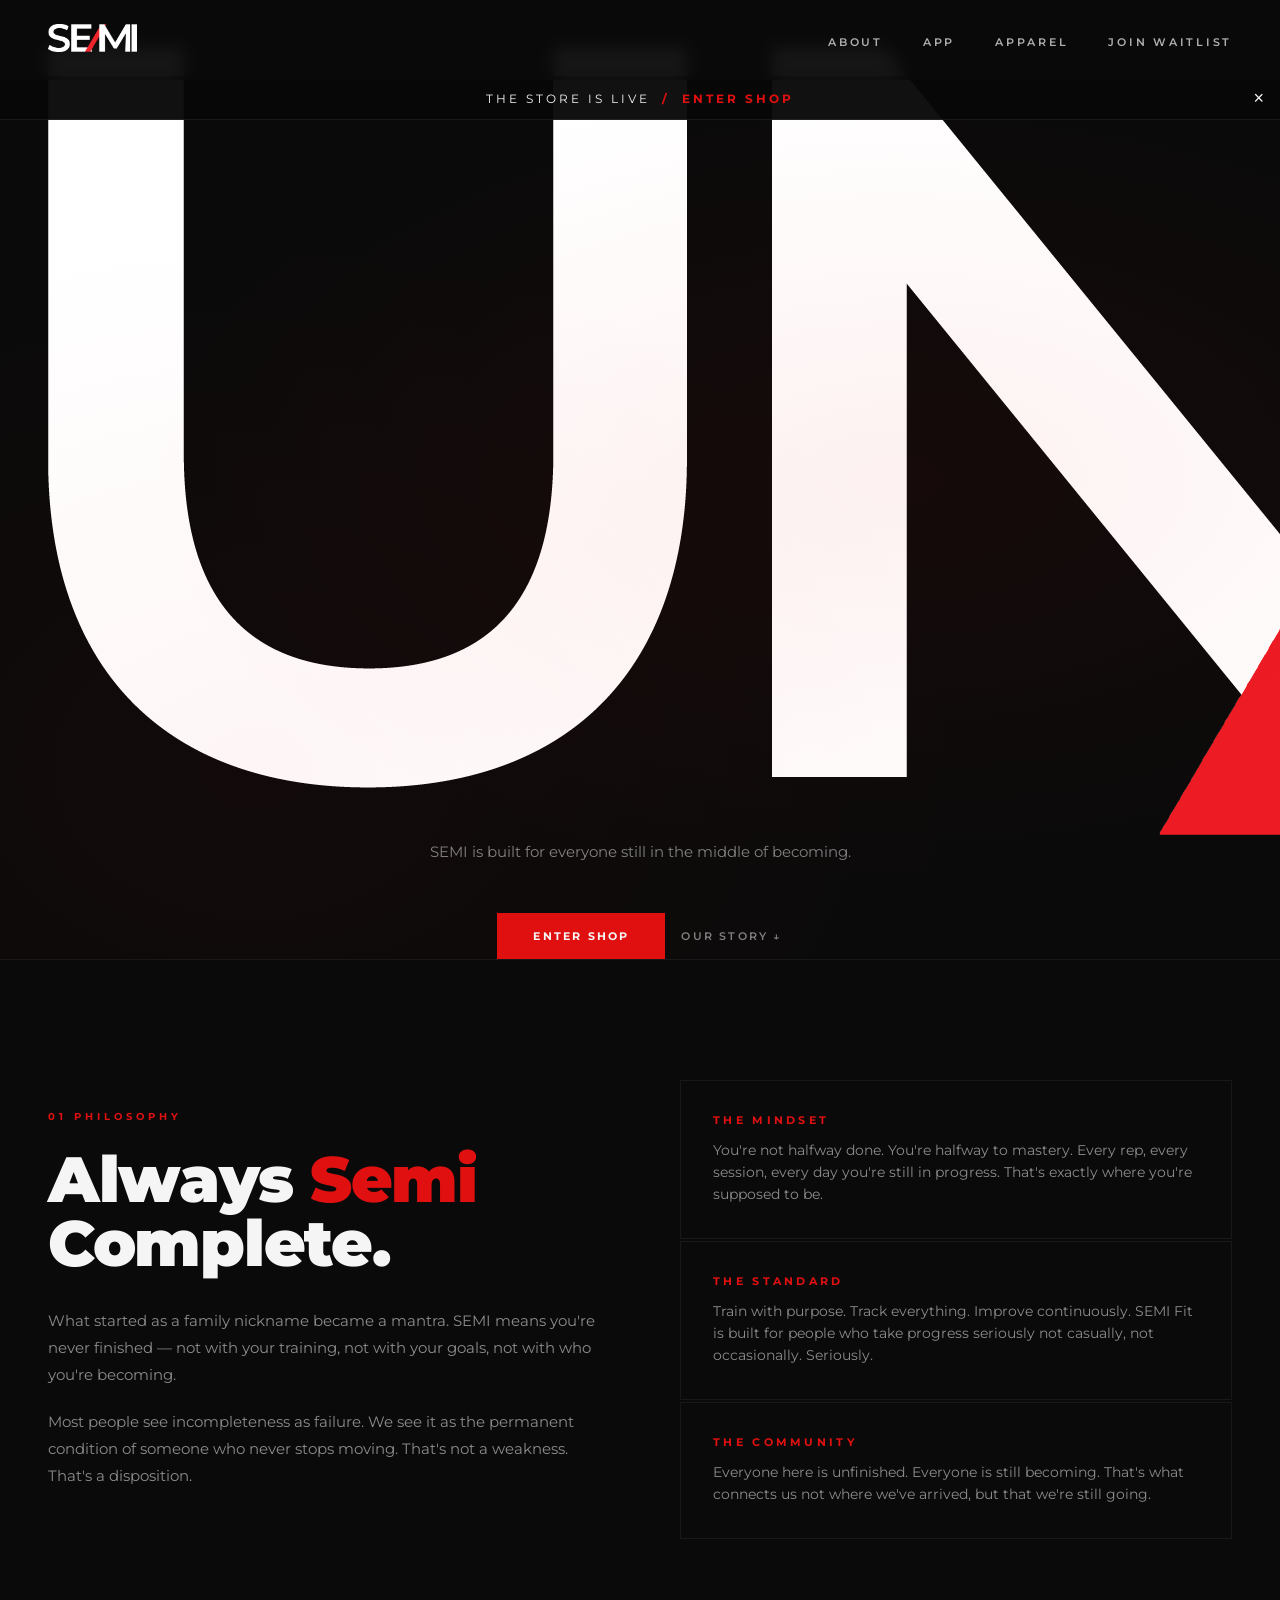
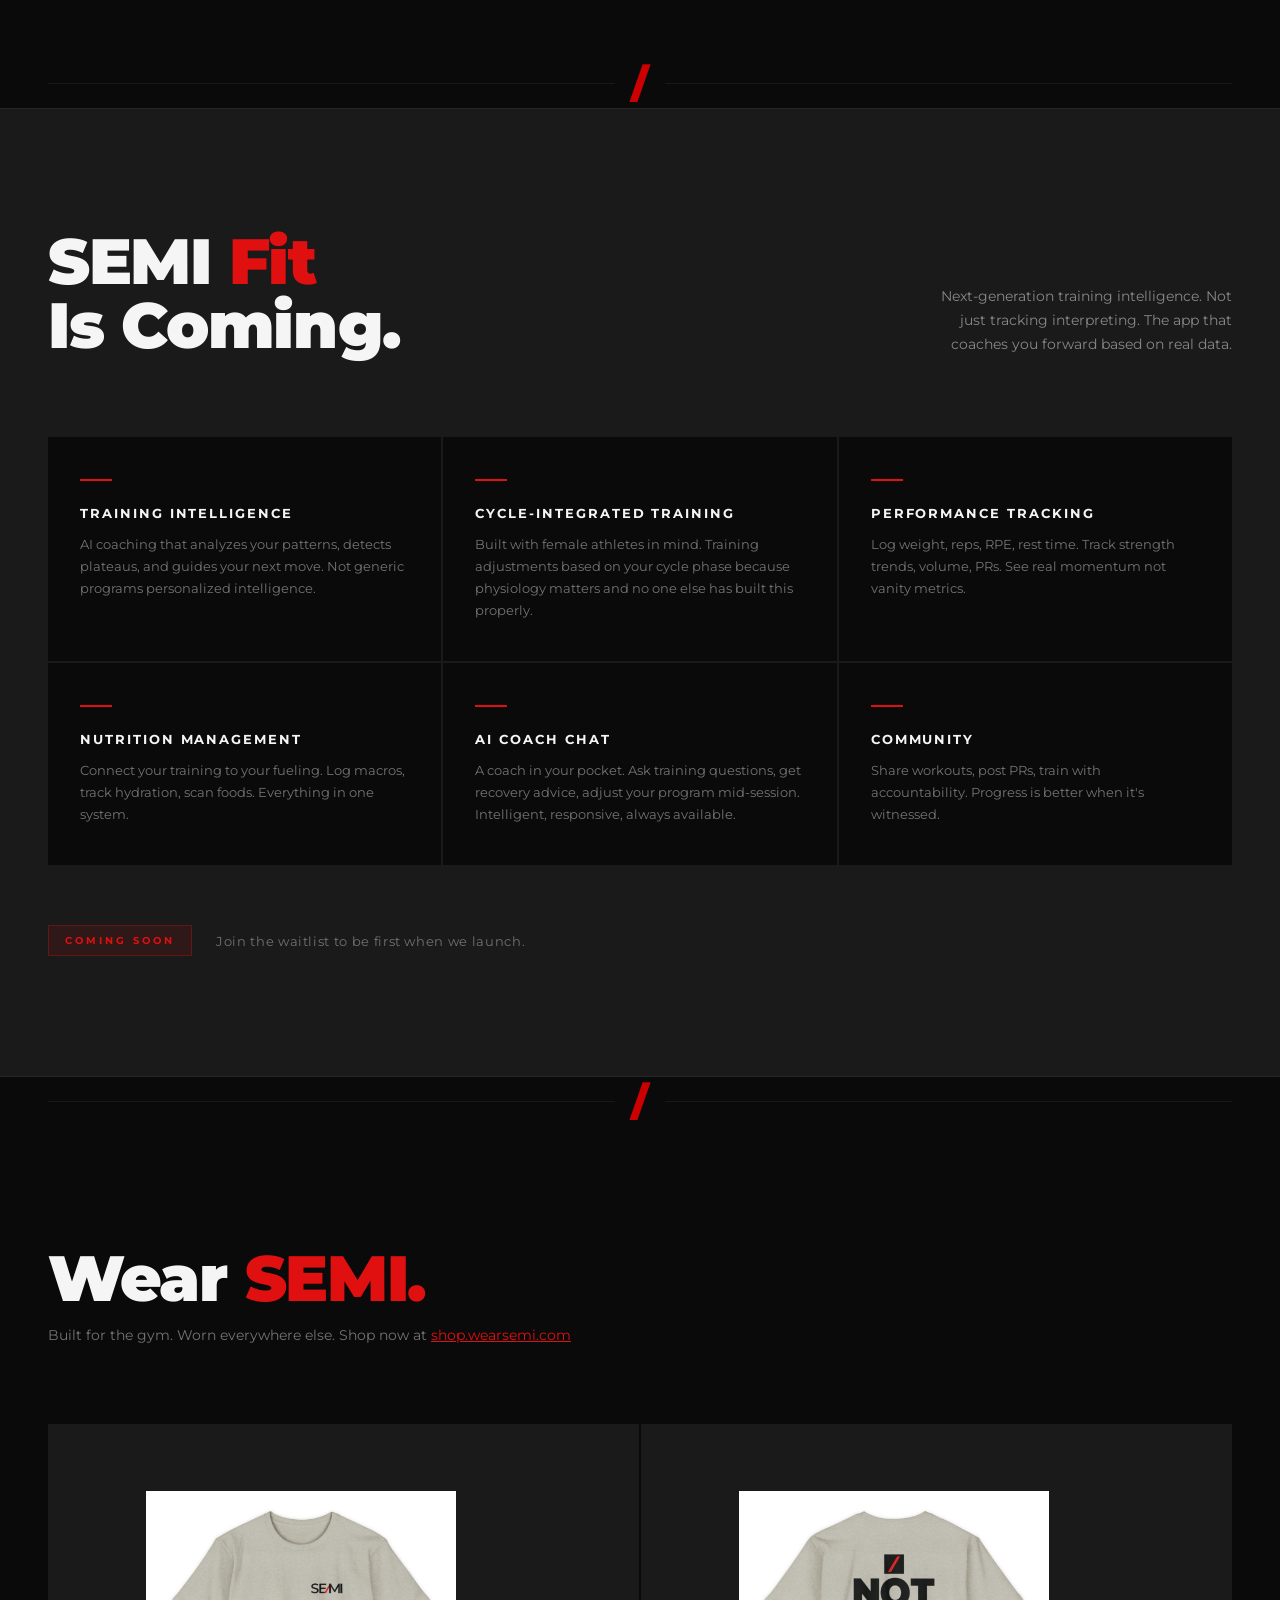
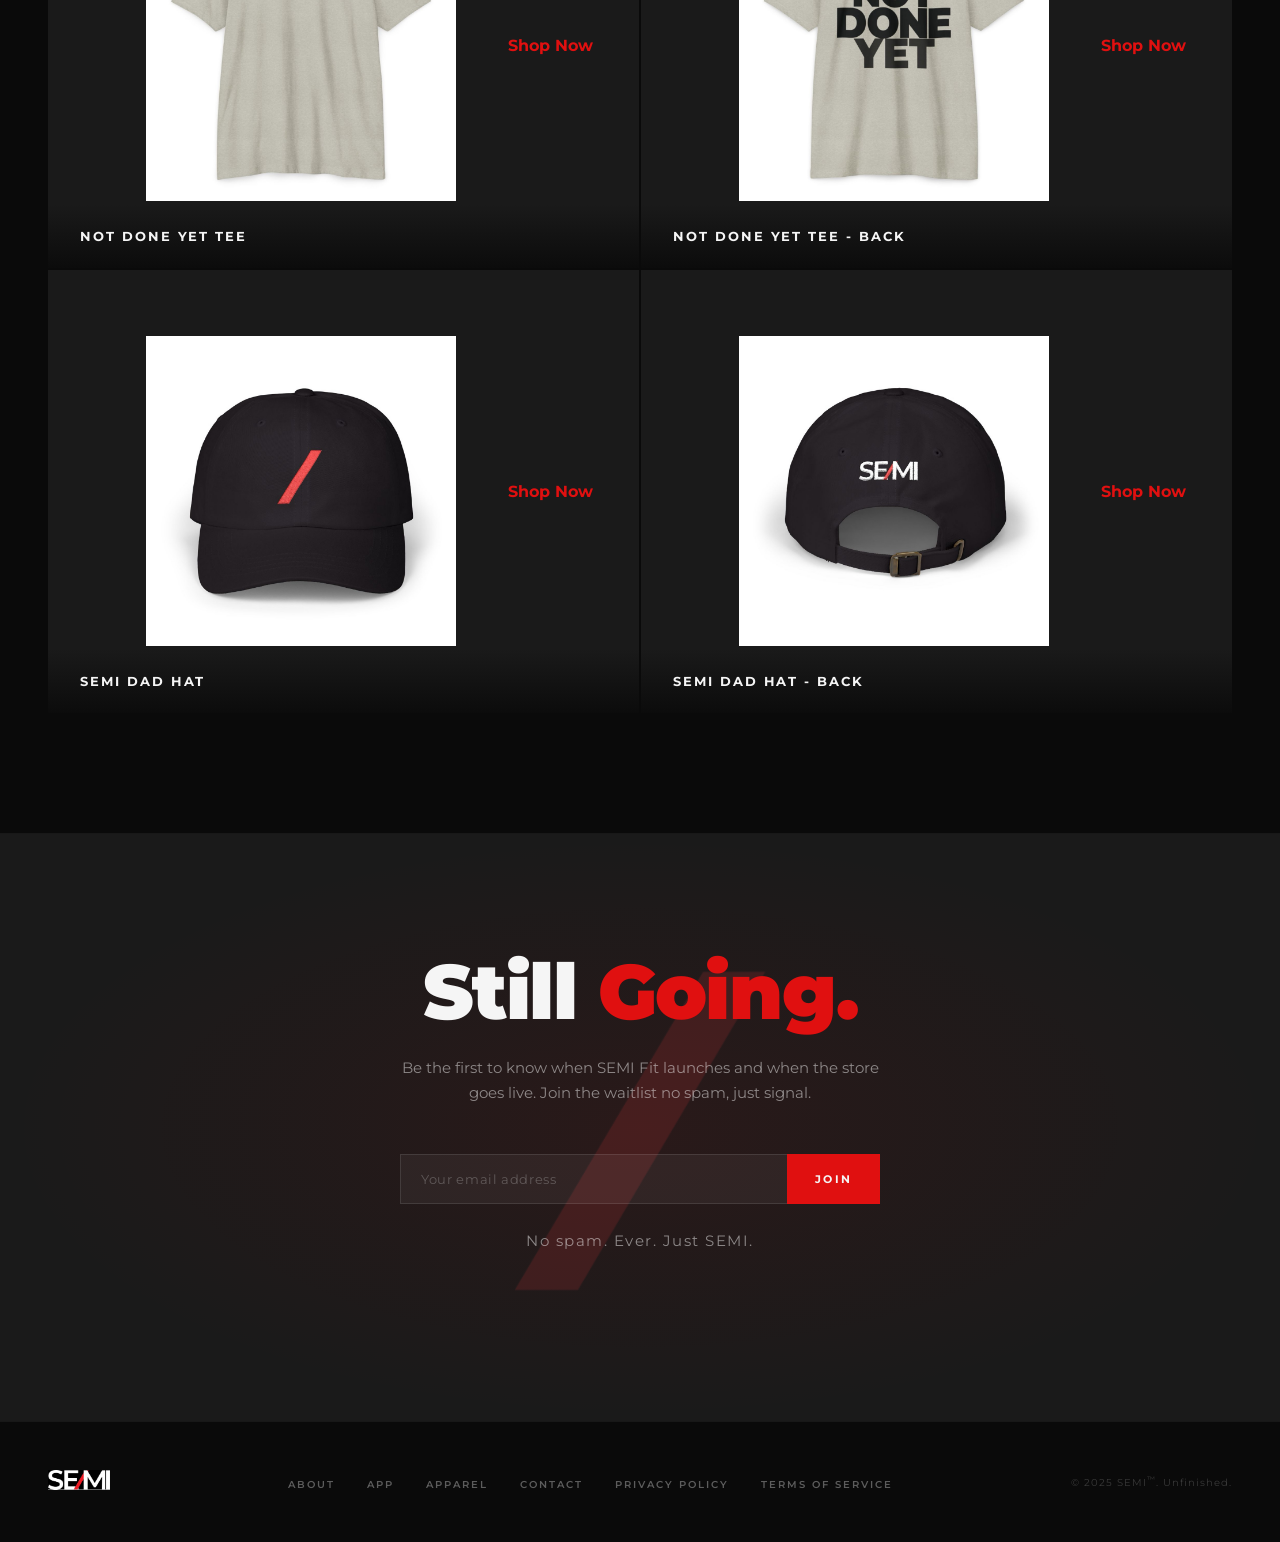
==== index.html @ 2149a70e "Update index.html" ====
<!DOCTYPE html>
<html lang="en">
<head>
<meta charset="UTF-8">
<meta name="viewport" content="width=device-width, initial-scale=1.0">
<title>SEMI™ Unfinished</title>
<link rel="icon" type="image/png" href="[data-uri]">
<link href="https://fonts.googleapis.com/css2?family=Montserrat:wght@400;600;700;800;900&display=swap" rel="stylesheet">

<link rel="stylesheet" href="/style.css">
  
</head>
<body>

<!-- NAV -->
<nav>
  <div class="nav-logo">
    <img src="Semi_white_transparent.png" alt="SEMI">
  </div>
  <ul class="nav-links">
    <li><a href="#about">About</a></li>
    <li><a href="#app">App</a></li>
    <li><a href="#apparel">Apparel</a></li>
    <li><a href="#waitlist">Join Waitlist</a></li>
  </ul>
  <button class="hamburger" onclick="toggleMenu()">
    <span></span>
    <span></span>
    <span></span>
  </button>
</nav>

  <!-- LAUNCH BANNER -->
<div class="launch-banner" id="launchBanner">
  <div class="launch-banner-inner">
    <span class="launch-text">THE STORE IS LIVE</span>
    <span class="launch-divider">/</span>
    <a href="https://shop.wearsemi.com" target="_blank" rel="noopener noreferrer" class="launch-link">ENTER SHOP</a>
    <button class="launch-close" id="launchClose" aria-label="Close banner">&times;</button>
  </div>
</div>
  
<div class="mobile-menu" id="mobileMenu">
  <ul>
    <li><a href="#about" onclick="toggleMenu()">About</a></li>
    <li><a href="#app" onclick="toggleMenu()">App</a></li>
    <li><a href="#apparel" onclick="toggleMenu()">Apparel</a></li>
    <li><a href="#waitlist" onclick="toggleMenu()">Join Waitlist</a></li>
    <li><a href="contact.html" onclick="toggleMenu()">Contact</a></li>
  </ul>
</div>

<script>
  function toggleMenu() {
    document.getElementById('mobileMenu').classList.toggle('open');
  }

  const launchBanner = document.getElementById('launchBanner');
  const launchClose = document.getElementById('launchClose');

  if (launchClose && launchBanner) {
    launchClose.addEventListener('click', function () {
      launchBanner.classList.add('hidden');
    });
  }
</script>

<!-- HERO -->
<section class="hero">
  <div class="hero-bg"></div>

  <!-- Optional background slash (keep if you like it) -->
  <img class="hero-slash" src="[data-uri]..." alt="">

  <!-- MAIN HERO IMAGE -->
  <div class="hero-mark">
    <img src="images/unfinished-hero.png" alt="UN/FINISHED.">
  </div>

  <!-- SUBTEXT -->
  <p class="hero-sub">
    SEMI is built for everyone still in the middle of becoming.
  </p>

  <!-- CTA -->
  <div class="hero-cta">
    <a href="https://shop.wearsemi.com" class="btn-primary" target="_blank" rel="noopener noreferrer">
      Enter Shop
    </a>
    <a href="#about" class="btn-secondary">
      Our Story ↓
    </a>
  </div>
</section>

<!-- PHILOSOPHY -->
<section class="philosophy" id="about">
  <div class="philosophy-left">
    <span class="section-number">01 Philosophy</span>
    <h2>Always <em>Semi</em> Complete.</h2>
    <p>What started as a family nickname became a mantra. SEMI means you're never finished — not with your training, not with your goals, not with who you're becoming.</p>
    <p>Most people see incompleteness as failure. We see it as the permanent condition of someone who never stops moving. That's not a weakness. That's a disposition.</p>
  </div>
  <div class="philosophy-right">
    <div class="philosophy-stat">
      <h3>The Mindset</h3>
      <p>You're not halfway done. You're halfway to mastery. Every rep, every session, every day you're still in progress. That's exactly where you're supposed to be.</p>
    </div>
    <div class="philosophy-stat">
      <h3>The Standard</h3>
      <p>Train with purpose. Track everything. Improve continuously. SEMI Fit is built for people who take progress seriously not casually, not occasionally. Seriously.</p>
    </div>
    <div class="philosophy-stat">
      <h3>The Community</h3>
      <p>Everyone here is unfinished. Everyone is still becoming. That's what connects us not where we've arrived, but that we're still going.</p>
    </div>
  </div>
</section>

<div class="slash-divider">
  <div class="slash-divider-line"></div>
  <span style="color: #cc0000; font-size: 40px; font-weight: 900;">/</span>
  <div class="slash-divider-line"></div>
</div>

<!-- APP -->
<section class="app-section" id="app">
  <div class="app-header">
    <h2>SEMI <em>Fit</em><br>Is Coming.</h2>
    <p>Next-generation training intelligence. Not just tracking interpreting. The app that coaches you forward based on real data.</p>
  </div>

  <div class="app-features">
    <div class="feature">
      <div class="feature-icon"></div>
      <h3>Training Intelligence</h3>
      <p>AI coaching that analyzes your patterns, detects plateaus, and guides your next move. Not generic programs personalized intelligence.</p>
    </div>
    <div class="feature">
      <div class="feature-icon"></div>
      <h3>Cycle-Integrated Training</h3>
      <p>Built with female athletes in mind. Training adjustments based on your cycle phase because physiology matters and no one else has built this properly.</p>
    </div>
    <div class="feature">
      <div class="feature-icon"></div>
      <h3>Performance Tracking</h3>
      <p>Log weight, reps, RPE, rest time. Track strength trends, volume, PRs. See real momentum not vanity metrics.</p>
    </div>
    <div class="feature">
      <div class="feature-icon"></div>
      <h3>Nutrition Management</h3>
      <p>Connect your training to your fueling. Log macros, track hydration, scan foods. Everything in one system.</p>
    </div>
    <div class="feature">
      <div class="feature-icon"></div>
      <h3>AI Coach Chat</h3>
      <p>A coach in your pocket. Ask training questions, get recovery advice, adjust your program mid-session. Intelligent, responsive, always available.</p>
    </div>
    <div class="feature">
      <div class="feature-icon"></div>
      <h3>Community</h3>
      <p>Share workouts, post PRs, train with accountability. Progress is better when it's witnessed.</p>
    </div>
  </div>

  <div class="app-coming">
    <span class="coming-badge">Coming Soon</span>
    <span class="coming-text">Join the waitlist to be first when we launch.</span>
  </div>
</section>

<div class="slash-divider">
  <div class="slash-divider-line"></div>
  <span style="color: #cc0000; font-size: 40px; font-weight: 900;">/</span>
  <div class="slash-divider-line"></div>
</div>

<!-- PRODUCT -->
<section class="product-section" id="apparel">
  <div class="product-header">
    <h2>Wear <em>SEMI.</em></h2>
    <p>Built for the gym. Worn everywhere else. Shop now at <a href="https://shop.wearsemi.com" style="color:#e01010;">shop.wearsemi.com</a>
</p>
  </div>

    <div class="product-grid" style="grid-template-columns: repeat(2, 1fr);">
    <div class="product-card">
      <img src="[data-uri]" alt="SEMI Not Done Yet Tee - Front">
      <div class="product-card-info">
        <h3>Not Done Yet Tee</h3>
        
      </div>
      <span class="product-soon"><a href="https://shop.wearsemi.com" style="color:#e01010; text-decoration:none; font-weight:bold;">Shop Now</a>
</span>
    </div>
    <div class="product-card">
      <img src="[data-uri]" alt="SEMI Not Done Yet Tee - Back">
      <div class="product-card-info">
        <h3>Not Done Yet Tee - Back</h3>
        
      </div>
      <span class="product-soon"><a href="https://shop.wearsemi.com" style="color:#e01010; text-decoration:none; font-weight:bold;">Shop Now</a>
</span>
    </div>
    <div class="product-card">
      <img src="[data-uri]" alt="SEMI Dad Hat - Front">
      <div class="product-card-info">
        <h3>SEMI Dad Hat</h3>
        
      </div>
      <span class="product-soon"><a href="https://shop.wearsemi.com" style="color:#e01010; text-decoration:none; font-weight:bold;">Shop Now</a>
</span>
    </div>
    <div class="product-card">
      <img src="[data-uri]" alt="SEMI Dad Hat - Back">
      <div class="product-card-info">
        <h3>SEMI Dad Hat - Back</h3>
        
      </div>
      <span class="product-soon"><a href="https://shop.wearsemi.com" style="color:#e01010; text-decoration:none; font-weight:bold;">Shop Now</a>
</span>
    </div>
  </div>
</section>

<!-- WAITLIST -->
<section class="waitlist" id="waitlist">
  <div class="waitlist-bg"></div>
  <img class="waitlist-slash" src="SemiRedSlash.png" alt="">
  
  <h2>Still <em>Going.</em></h2>
  <p>Be the first to know when SEMI Fit launches and when the store goes live. Join the waitlist no spam, just signal.</p>

  <form class="waitlist-form" action="https://formspree.io/f/mojkrzro" method="POST">
  <input type="email" name="email" id="emailInput" placeholder="Your email address" required />
  <button type="submit">Join</button>
</form>
  <p class="waitlist-note">No spam. Ever. Just SEMI.</p>
  <p class="success-msg" id="successMsg">✓ You're in. We'll be in touch.</p>
</section>

<!-- FOOTER -->
<footer>
  <div class="footer-logo">
    <img src="[data-uri]" alt="SEMI">
  </div>
  <ul class="footer-links">
    <li><a href="#about">About</a></li>
    <li><a href="#app">App</a></li>
    <li><a href="#apparel">Apparel</a></li>
    <li><a href="contact.html">Contact</a></li>
    <li><a href="/privacy-policy">Privacy Policy</a></li>
    <li><a href="/terms-of-service">Terms of Service</a></li>
  </ul>
  <span class="footer-copy">© 2025 SEMI<sup>™</sup>. Unfinished.</span>
</footer>

<script data-cfasync="false" src="/cdn-cgi/scripts/5c5dd728/cloudflare-static/email-decode.min.js"></script>

<script>
  // Cursor
  document.addEventListener('mousemove', e => {
  });

  // Waitlist
  function handleSubmit() {
    const email = document.getElementById('emailInput').value;
    if (!email || !email.includes('@')) {
      document.getElementById('emailInput').style.borderColor = 'rgba(224,16,16,0.8)';
      return;
    }
    document.querySelector('.waitlist-form').style.display = 'none';
    document.getElementById('successMsg').style.display = 'block';
  }

  // Scroll animations
  const observer = new IntersectionObserver((entries) => {
    entries.forEach(entry => {
      if (entry.isIntersecting) {
        entry.target.style.opacity = '1';
        entry.target.style.transform = 'translateY(0)';
      }
    });
  }, { threshold: 0.1 });

  document.querySelectorAll('.philosophy-stat, .feature, .product-card').forEach(el => {
    el.style.opacity = '0';
    el.style.transform = 'translateY(20px)';
    el.style.transition = 'opacity 0.6s ease, transform 0.6s ease';
    observer.observe(el);
  });

  // Mobile menu
  function toggleMenu() {
    document.getElementById('mobileMenu').classList.toggle('open');
  }

 // Launch banner close
  const launchBanner = document.getElementById('launchBanner');
  const launchClose = document.getElementById('launchClose');

  if (launchClose && launchBanner) {
    launchClose.addEventListener('click', function () {
      launchBanner.classList.add('hidden');
    });
  }
</script>
</body>
</html>
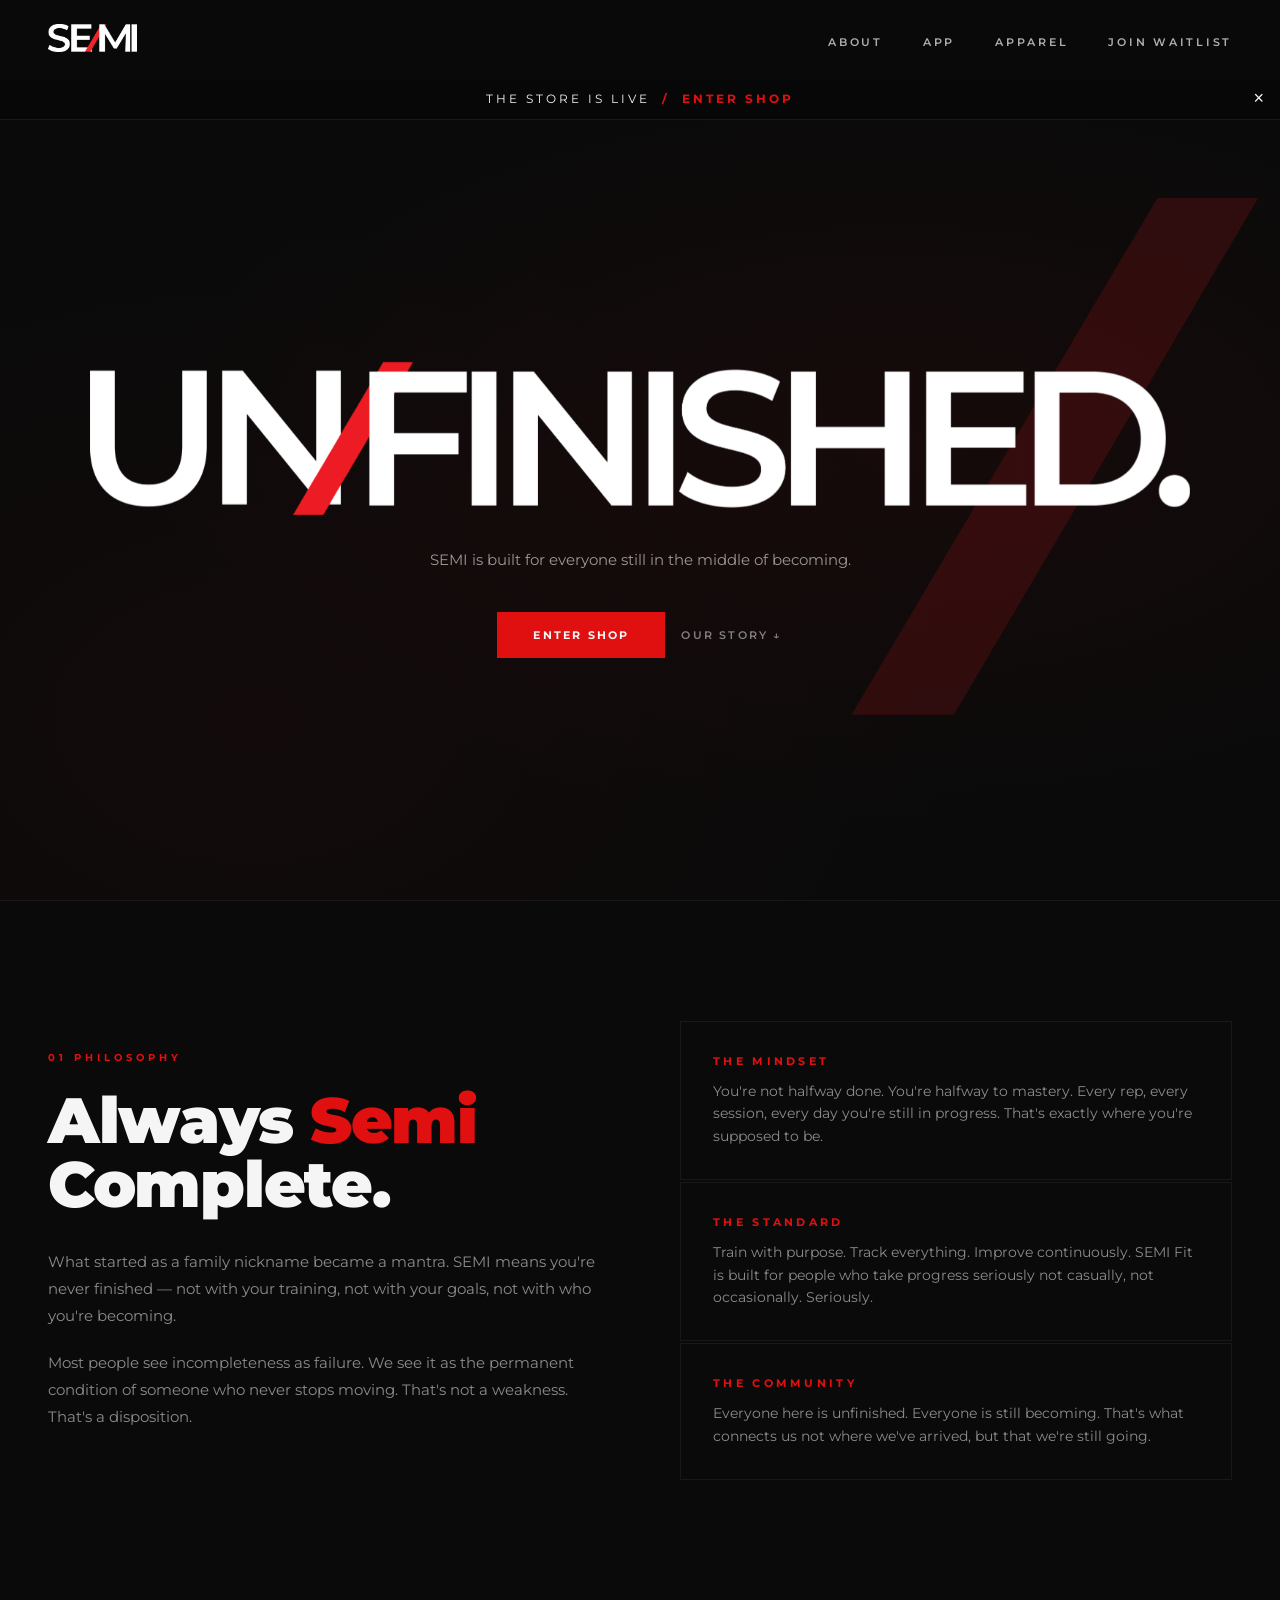
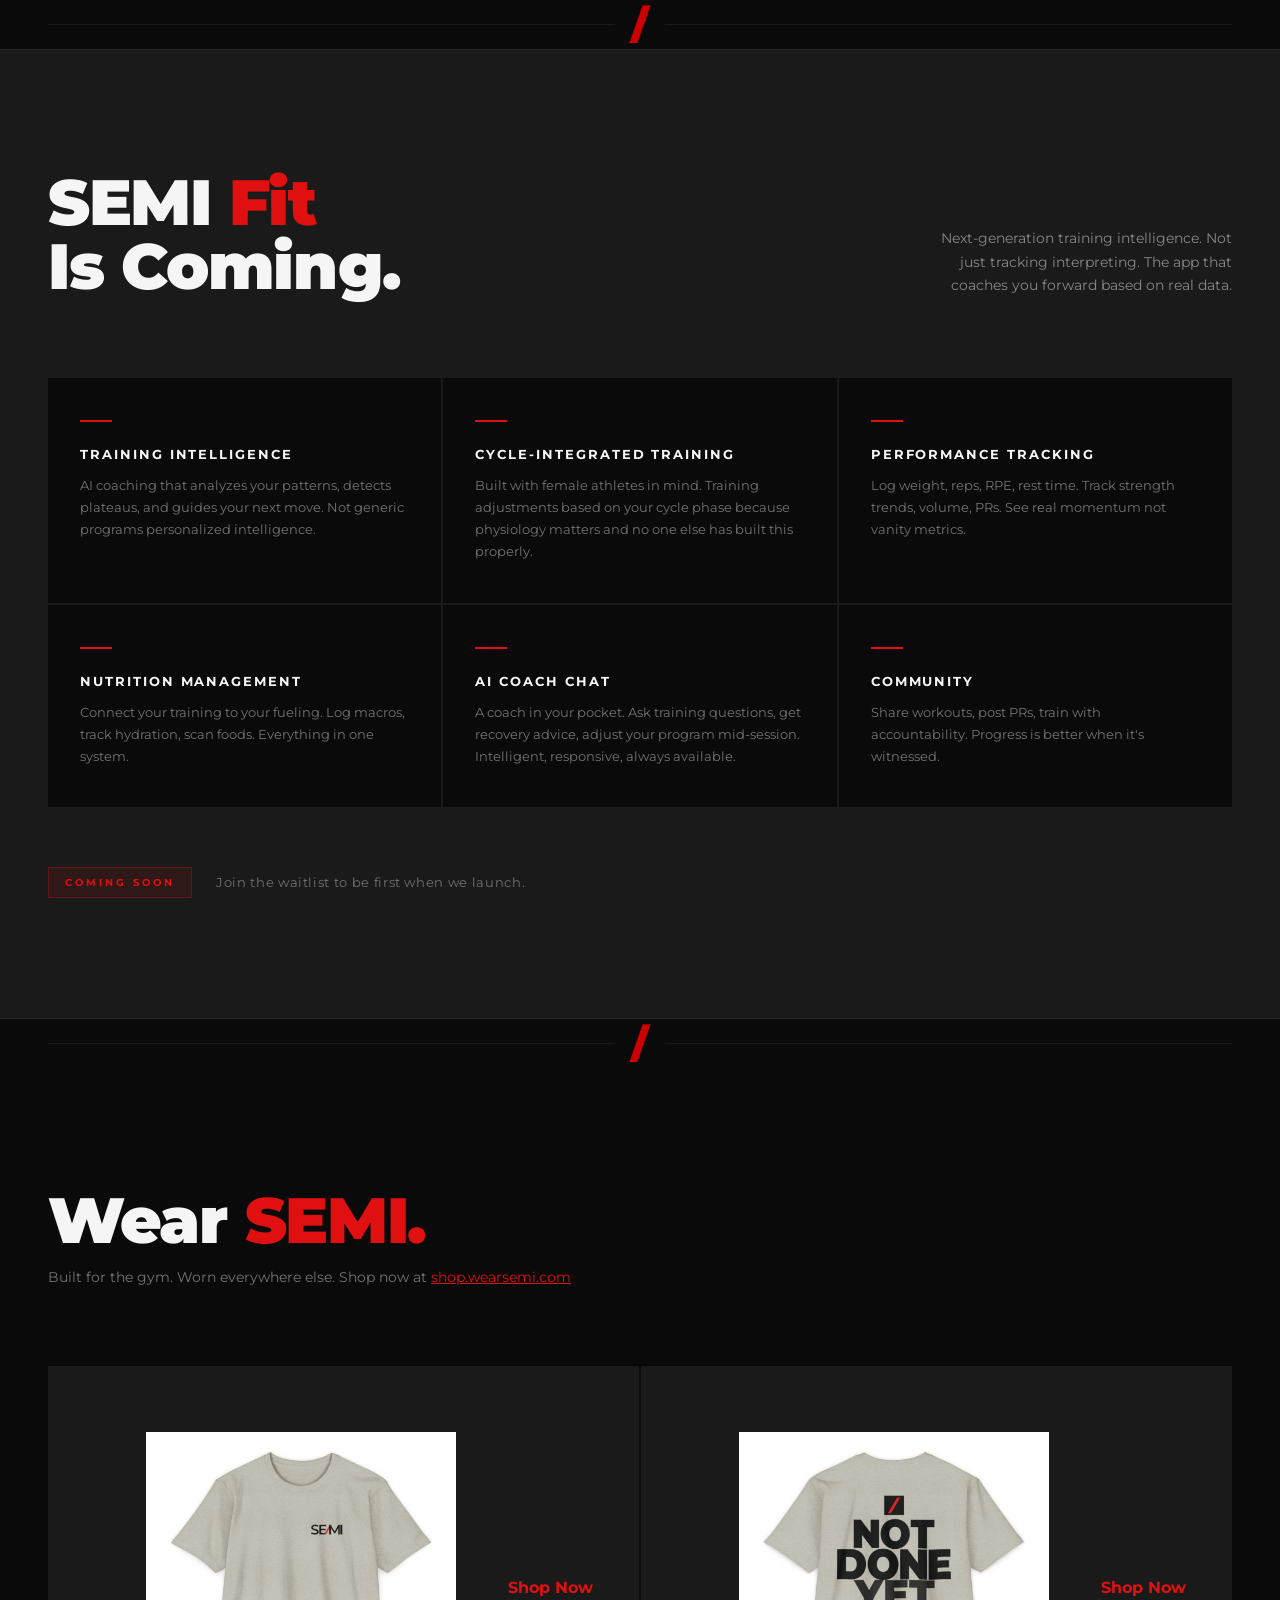
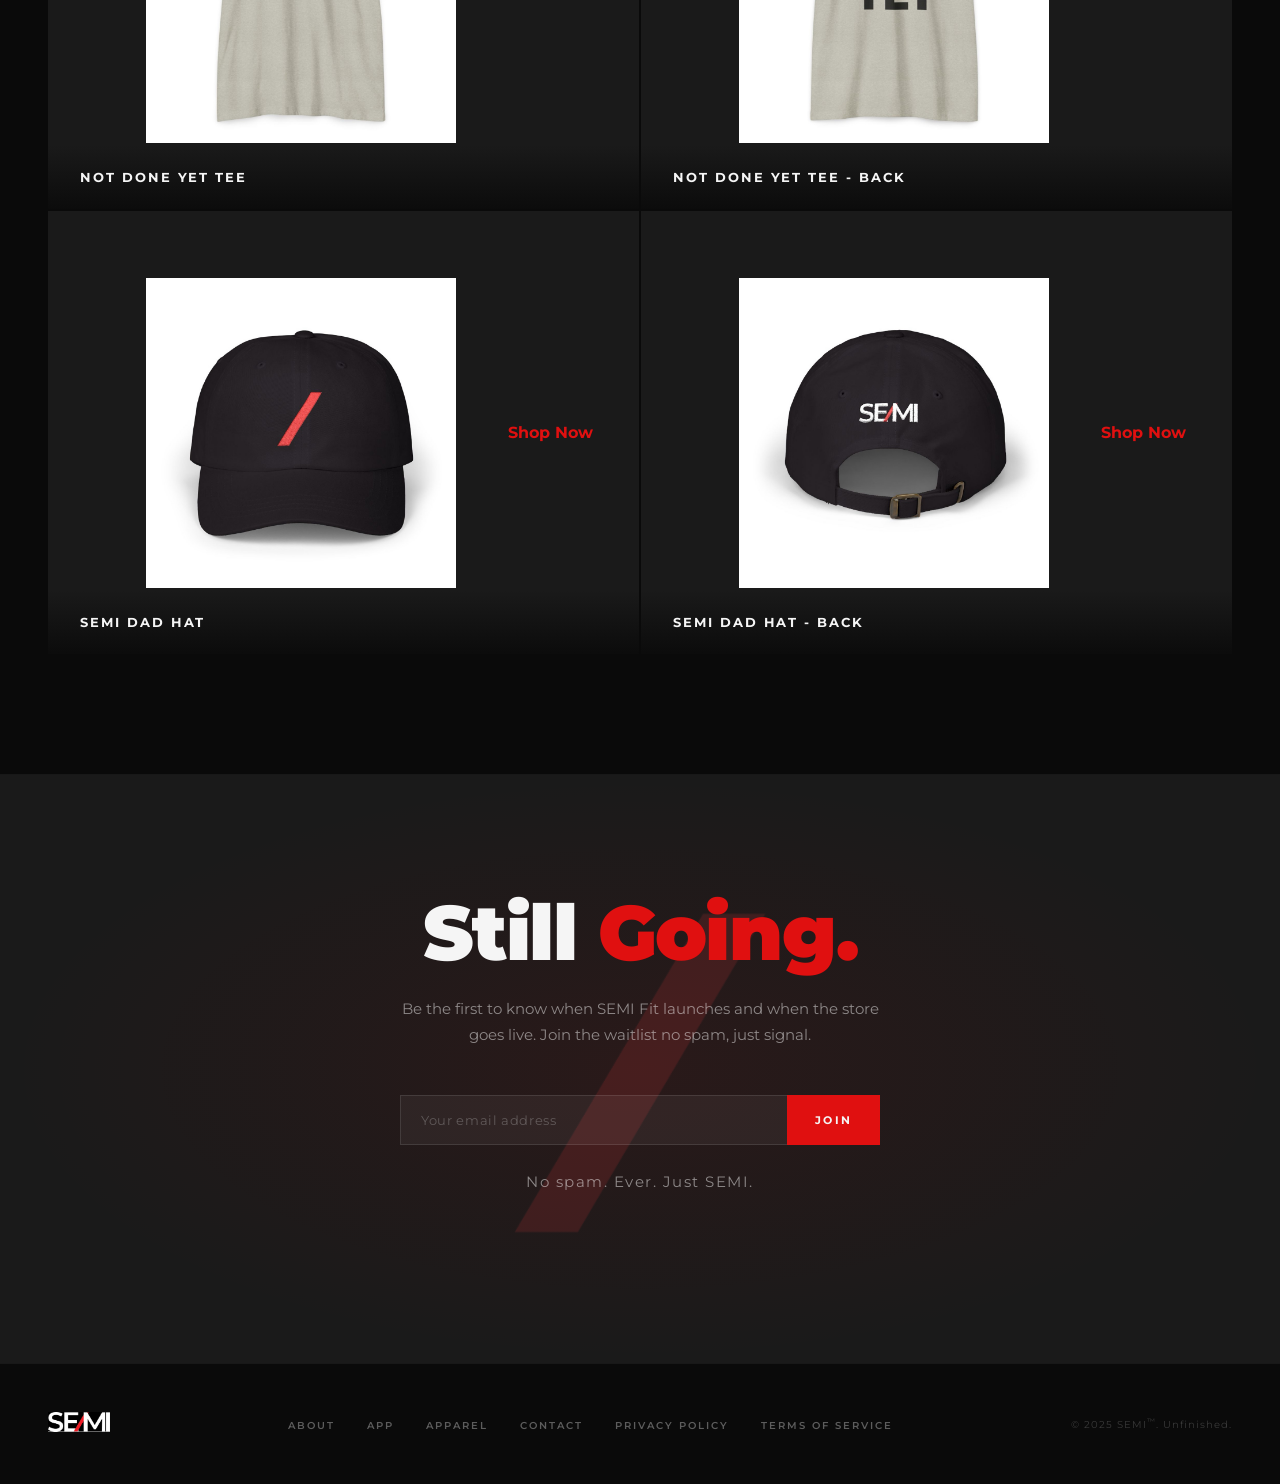
==== commit 05f0cbd6: "Update index.html" ====
--- a/index.html
+++ b/index.html
@@ -69,9 +69,8 @@
 <section class="hero">
   <div class="hero-bg"></div>
 
-  <!-- Optional background slash (keep if you like it) -->
-  <img class="hero-slash" src="[data-uri]..." alt="">
-
+<img class="hero-slash" src="SemiRedSlash.png" alt="">
+  
   <!-- MAIN HERO IMAGE -->
   <div class="hero-mark">
     <img src="images/unfinished-hero.png" alt="UN/FINISHED.">
--- a/style.css
+++ b/style.css
@@ -59,137 +59,142 @@
 
   .nav-links a:hover { opacity: 1; }
 
-  /* ── HERO ── */
-  .hero {
-    min-height: 100vh;
-    display: flex;
+/* ── HERO ── */
+
+.hero {
+  min-height: 100vh;
+  display: flex;
+  flex-direction: column;
+  justify-content: center;
+  align-items: center; /* center everything now */
+  padding: 0 24px;
+  position: relative;
+  overflow: hidden;
+  text-align: center;
+}
+
+/* BACKGROUND GLOW */
+
+.hero-bg {
+  position: absolute;
+  inset: 0;
+  z-index: 0;
+  background: 
+    radial-gradient(ellipse at 70% 50%, rgba(224,16,16,0.06) 0%, transparent 60%),
+    radial-gradient(ellipse at 20% 80%, rgba(224,16,16,0.04) 0%, transparent 50%);
+}
+
+/* BACKGROUND SLASH */
+
+.hero-slash {
+  position: fixed;
+  right: -100px;
+  top: 50%;
+  transform: translateY(-50%);
+  opacity: 0.15;
+  width: 650px;
+  height: auto;
+  z-index: 1;
+  pointer-events: none;
+}
+
+/* HERO IMAGE */
+
+.hero-mark {
+  width: min(1100px, 92vw);
+  margin: 120px auto 32px; /* adjust if needed */
+  position: relative;
+  z-index: 2;
+  opacity: 0;
+  animation: fadeUp 0.8s ease forwards 0.3s;
+}
+
+.hero-mark img {
+  width: 100%;
+  height: auto;
+  display: block;
+}
+
+/* SUBTEXT */
+
+.hero-sub {
+  font-size: 15px;
+  line-height: 1.7;
+  color: rgba(245,245,245,0.6);
+  max-width: 700px;
+  text-align: center;
+  font-weight: 400;
+  opacity: 0;
+  animation: fadeUp 0.8s ease forwards 0.5s;
+  margin-bottom: 40px;
+}
+
+/* CTA */
+
+.hero-cta {
+  display: flex;
+  gap: 16px;
+  align-items: center;
+  justify-content: center;
+  opacity: 0;
+  animation: fadeUp 0.8s ease forwards 0.7s;
+}
+
+/* BUTTONS */
+
+.btn-primary {
+  background: var(--red);
+  color: var(--white);
+  border: none;
+  padding: 16px 36px;
+  font-family: 'Montserrat', sans-serif;
+  font-size: 11px;
+  font-weight: 700;
+  letter-spacing: 0.2em;
+  text-transform: uppercase;
+  transition: background 0.2s, transform 0.2s;
+  text-decoration: none;
+  display: inline-block;
+}
+
+.btn-primary:hover {
+  background: #c00;
+  transform: translateY(-1px);
+}
+
+.btn-secondary {
+  color: var(--white);
+  font-size: 11px;
+  font-weight: 600;
+  letter-spacing: 0.2em;
+  text-transform: uppercase;
+  text-decoration: none;
+  opacity: 0.5;
+  transition: opacity 0.2s;
+}
+
+.btn-secondary:hover {
+  opacity: 1;
+}
+
+/* MOBILE */
+
+@media (max-width: 768px) {
+  .hero-mark {
+    margin: 100px auto 24px;
+    width: 95vw;
+  }
+
+  .hero-sub {
+    font-size: 13px;
+    padding: 0 12px;
+  }
+
+  .hero-cta {
     flex-direction: column;
-    justify-content: center;
-    align-items: flex-start;
-    padding: 0 48px;
-    position: relative;
-    overflow: hidden;
-  }
-
-  .hero-bg {
-    position: absolute;
-    inset: 0;
-    background: 
-      radial-gradient(ellipse at 70% 50%, rgba(224,16,16,0.06) 0%, transparent 60%),
-      radial-gradient(ellipse at 20% 80%, rgba(224,16,16,0.04) 0%, transparent 50%);
-  }
-
-  .hero-slash {
-    position: fixed;
-    z-index: -1;
-    right: -80px;
-    top: 50%;
-    transform: translateY(-50%);
-    opacity: 0.15;
-    width: 600px;
-    height: auto;
-  }
-
-  .hero-eyebrow {
-    font-size: 10px;
-    letter-spacing: 0.4em;
-    text-transform: uppercase;
-    color: var(--red);
-    font-weight: 700;
-    margin-bottom: 32px;
-    opacity: 0;
-    animation: fadeUp 0.8s ease forwards 0.2s;
-  }
-
-  .hero-wordmark {
-    margin-bottom: 8px;
-    opacity: 0;
-    animation: fadeUp 0.8s ease forwards 0.4s;
-  }
-
-  .hero-wordmark img {
-    height: 120px;
-    width: auto;
-    max-width: 100%;
-  }
-
-  .hero-tagline {
-    font-size: clamp(48px, 8vw, 120px);
-    font-weight: 900;
-    line-height: 0.9;
-    letter-spacing: -0.03em;
-    color: var(--white);
-    opacity: 0;
-    animation: fadeUp 0.8s ease forwards 0.5s;
-    margin-bottom: 40px;
-    text-align: left; 
-    padding-left: 380px;
-    width: 100%;
-  }
-
-  .hero-tagline span {
-    color: var(--red);
-    display: block; 
-    text-align: left;
-    margin-left: 0;
-    width: 100%;
-  }
-
-  .hero-sub {
-    font-size: 15px;
-    line-height: 1.7;
-    color: rgba(245,245,245,0.5);
-    max-width: 100%;
-    text-align: center;
-    font-weight: 400;
-    opacity: 0;
-    animation: fadeUp 0.8s ease forwards 0.7s;
-    margin-bottom: 48px;
-    width: 100%;
-  }
-
-  .hero-cta {
-    display: flex;
-    gap: 16px;
-    align-items: center;
-    justify-content: center;
-    opacity: 0;
-    animation: fadeUp 0.8s ease forwards 0.9s;
-    width: 100%;
-  }
-
-  .btn-primary {
-    background: var(--red);
-    color: var(--white);
-    border: none;
-    padding: 16px 36px;
-    font-family: 'Montserrat', sans-serif;
-    font-size: 11px;
-    font-weight: 700;
-    letter-spacing: 0.2em;
-    text-transform: uppercase;
-    
-    transition: background 0.2s, transform 0.2s;
-    text-decoration: none;
-    display: inline-block;
-  }
-
-  .btn-primary:hover {
-    background: #c00;
-    transform: translateY(-1px);
-  }
-
-  .btn-secondary {
-    color: var(--white);
-    font-size: 11px;
-    font-weight: 600;
-    letter-spacing: 0.2em;
-    text-transform: uppercase;
-    text-decoration: none;
-    opacity: 0.5;
-    transition: opacity 0.2s;
-    
-  }
+    gap: 12px;
+  }
+}
 
   .btn-secondary:hover { opacity: 1; }
 
@@ -661,8 +666,6 @@
     nav { padding: 20px 24px; }
     .nav-links { display: none; }
     .hero { padding: 0 24px; }
-    .hero-wordmark img { height: 60px; }
-    .hero-tagline { font-size: 48px; }
     .philosophy { grid-template-columns: 1fr; padding: 80px 24px; gap: 48px; }
     .app-section { padding: 80px 24px; }
     .app-header { flex-direction: column; align-items: flex-start; gap: 24px; }
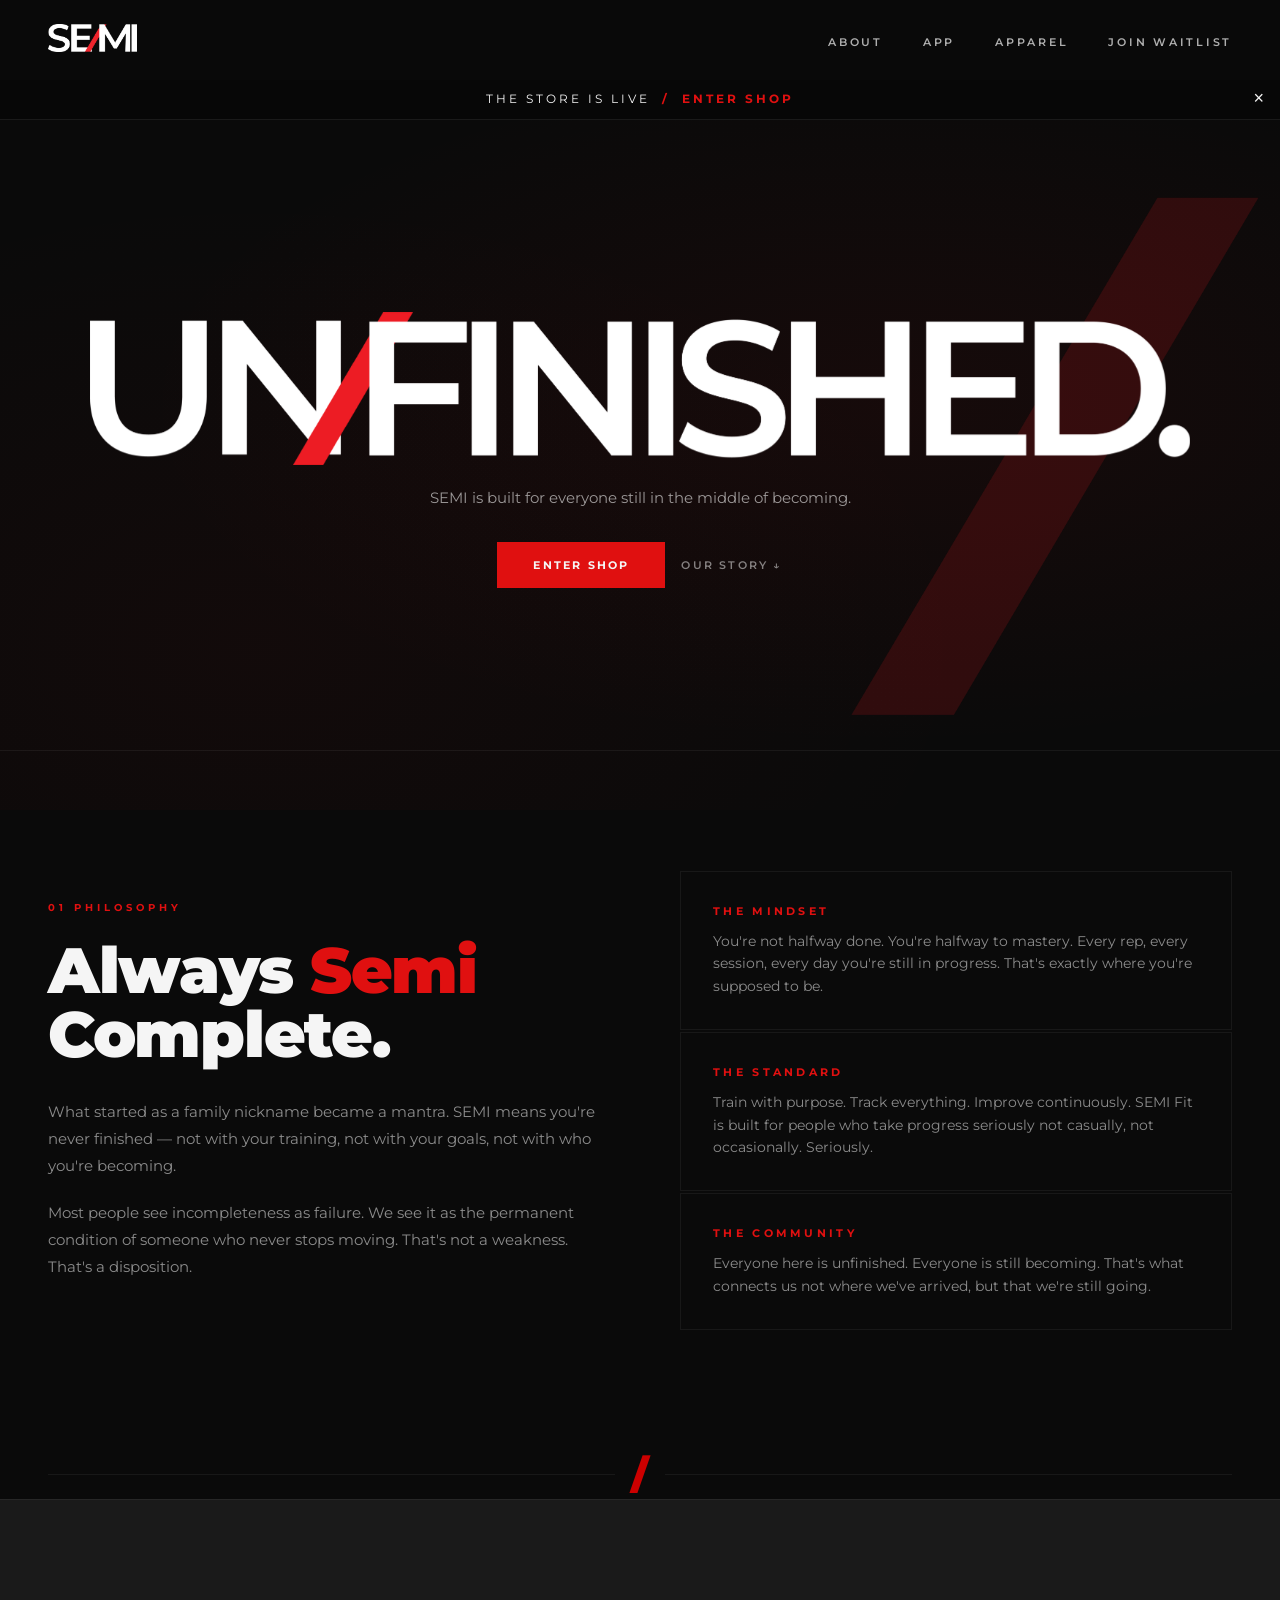
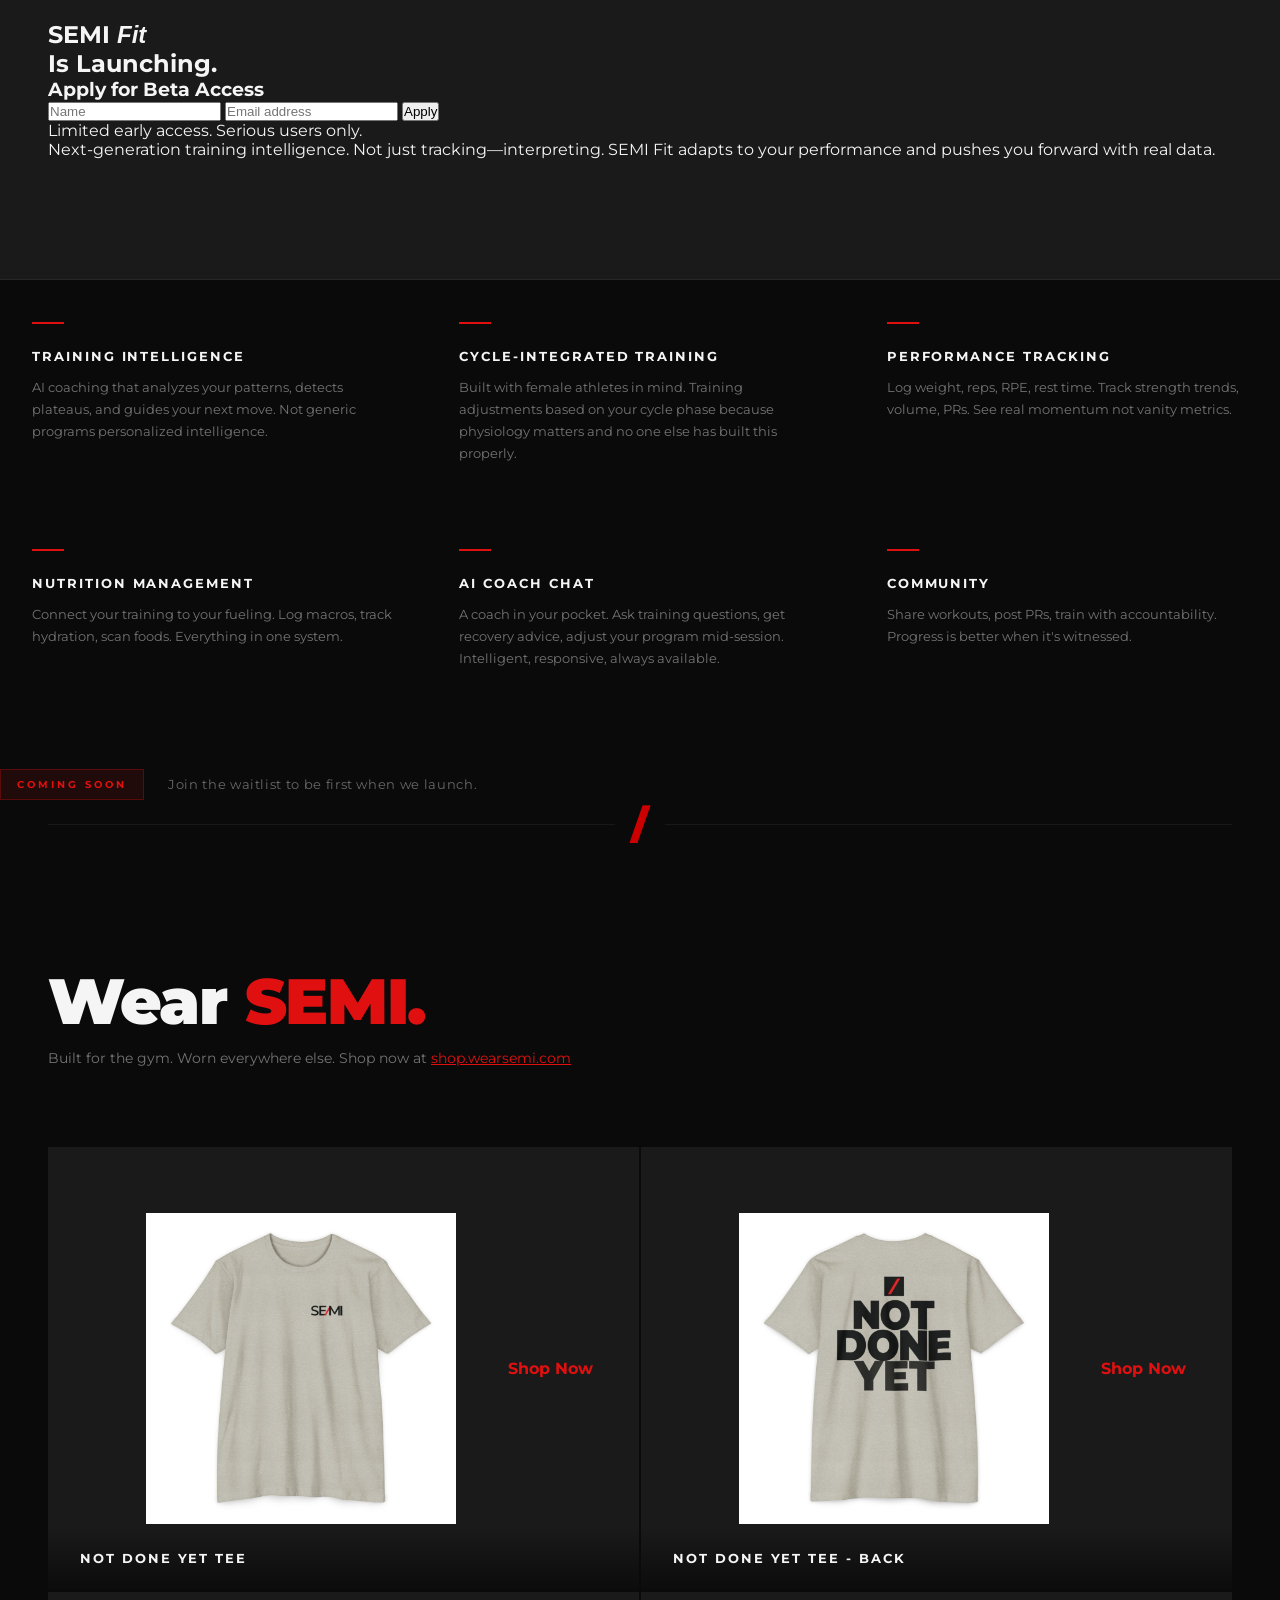
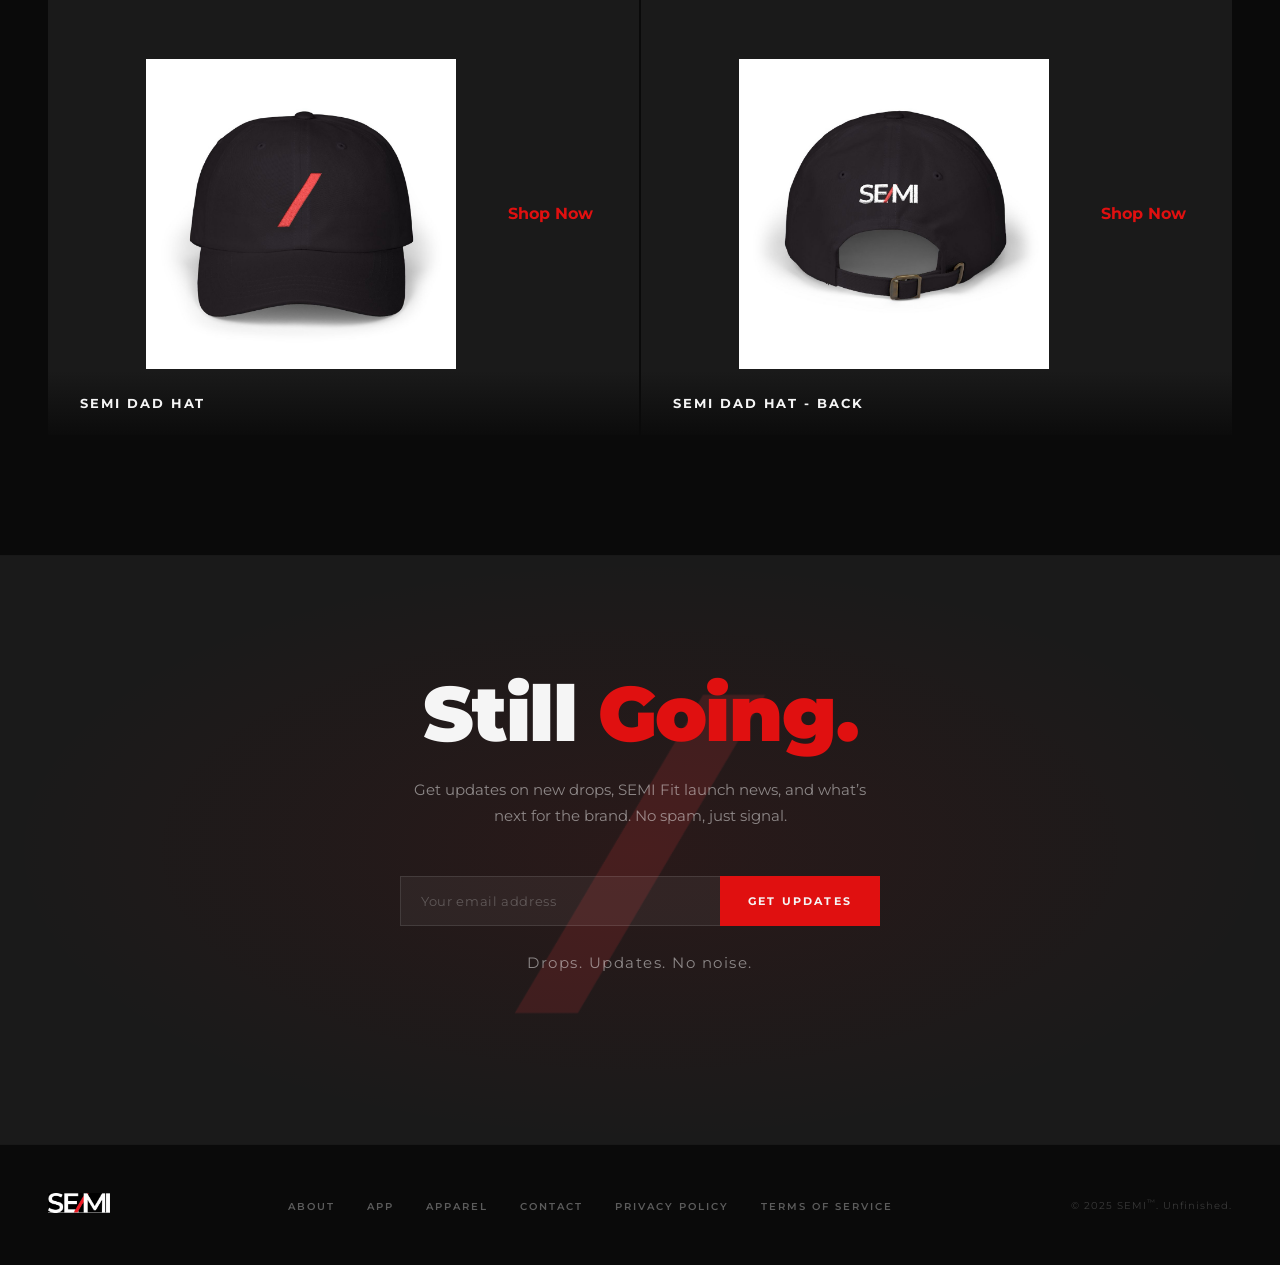
==== commit 462d5ba8: "Update index.html" ====
--- a/index.html
+++ b/index.html
@@ -124,10 +124,41 @@
 
 <!-- APP -->
 <section class="app-section" id="app">
-  <div class="app-header">
-    <h2>SEMI <em>Fit</em><br>Is Coming.</h2>
-    <p>Next-generation training intelligence. Not just tracking interpreting. The app that coaches you forward based on real data.</p>
-  </div>
+
+  <div class="app-grid">
+
+    <!-- LEFT -->
+    <div class="app-left">
+      <h2>SEMI <em>Fit</em><br>Is Launching.</h2>
+    </div>
+
+    <!-- CENTER (FORM) -->
+    <div class="beta-form-wrapper">
+      <h3 class="beta-title">Apply for Beta Access</h3>
+
+      <form name="beta" method="POST" data-netlify="true" class="beta-form">
+        <input type="hidden" name="form-name" value="beta">
+
+        <input type="text" name="name" placeholder="Name" required>
+        <input type="email" name="email" placeholder="Email address" required>
+
+        <button type="submit">Apply</button>
+      </form>
+
+      <p class="beta-note">Limited early access. Serious users only.</p>
+    </div>
+
+    <!-- RIGHT -->
+    <div class="app-right">
+      <p>
+        Next-generation training intelligence. Not just tracking—interpreting.
+        SEMI Fit adapts to your performance and pushes you forward with real data.
+      </p>
+    </div>
+
+  </div>
+
+</section>
 
   <div class="app-features">
     <div class="feature">
@@ -228,14 +259,14 @@
   <img class="waitlist-slash" src="SemiRedSlash.png" alt="">
   
   <h2>Still <em>Going.</em></h2>
-  <p>Be the first to know when SEMI Fit launches and when the store goes live. Join the waitlist no spam, just signal.</p>
+  <p>Get updates on new drops, SEMI Fit launch news, and what’s next for the brand. No spam, just signal.</p>
 
   <form class="waitlist-form" action="https://formspree.io/f/mojkrzro" method="POST">
   <input type="email" name="email" id="emailInput" placeholder="Your email address" required />
-  <button type="submit">Join</button>
+  <button type="submit">Get Updates</button>
 </form>
-  <p class="waitlist-note">No spam. Ever. Just SEMI.</p>
-  <p class="success-msg" id="successMsg">✓ You're in. We'll be in touch.</p>
+  <p class="waitlist-note">Drops. Updates. No noise.</p>
+  <p class="success-msg" id="successMsg">✓ You're in. We'll keep you posted.</p>
 </section>
 
 <!-- FOOTER -->
--- a/style.css
+++ b/style.css
@@ -62,7 +62,7 @@
 /* ── HERO ── */
 
 .hero {
-  min-height: 100vh;
+  min-height: 90vh;
   display: flex;
   flex-direction: column;
   justify-content: center;
@@ -91,7 +91,7 @@
   right: -100px;
   top: 50%;
   transform: translateY(-50%);
-  opacity: 0.15;
+  opacity: 0.16;
   width: 650px;
   height: auto;
   z-index: 1;
@@ -102,11 +102,12 @@
 
 .hero-mark {
   width: min(1100px, 92vw);
-  margin: 120px auto 32px; /* adjust if needed */
+  margin: 90px auto 20px; /* adjust if needed */
   position: relative;
   z-index: 2;
   opacity: 0;
-  animation: fadeUp 0.8s ease forwards 0.3s;
+transform: scale(0.985) translateY(8px);
+animation: heroReveal 1s ease forwards 0.25s;
 }
 
 .hero-mark img {
@@ -126,7 +127,7 @@
   font-weight: 400;
   opacity: 0;
   animation: fadeUp 0.8s ease forwards 0.5s;
-  margin-bottom: 40px;
+  margin-bottom: 32px;
 }
 
 /* CTA */
@@ -228,7 +229,11 @@
 
   /* ── PHILOSOPHY ── */
   .philosophy {
-    padding: 120px 48px;
+    position: relative;
+    margin-top: -60px;
+    z-index: 3;
+    
+    padding: 120px 48px 120px;
     display: grid;
     grid-template-columns: 1fr 1fr;
     gap: 80px;
@@ -634,21 +639,34 @@
   .slash-divider img { height: 32px; width: auto; opacity: 0.6; }
   .slash-divider-line { flex: 1; height: 1px; background: rgba(255,255,255,0.06); }
 
-  /* ── ANIMATIONS ── */
-  @keyframes fadeUp {
-    from { opacity: 0; transform: translateY(24px); }
-    to { opacity: 1; transform: translateY(0); }
-  }
-
-  @keyframes fadeIn {
-    from { opacity: 0; }
-    to { opacity: 1; }
-  }
-
-  @keyframes scrollPulse {
-    0%, 100% { transform: scaleY(1); opacity: 1; }
-    50% { transform: scaleY(0.6); opacity: 0.4; }
-  }
+ /* ── ANIMATIONS ── */
+
+@keyframes fadeUp {
+  from { opacity: 0; transform: translateY(24px); }
+  to { opacity: 1; transform: translateY(0); }
+}
+
+@keyframes fadeIn {
+  from { opacity: 0; }
+  to { opacity: 1; }
+}
+
+@keyframes scrollPulse {
+  0%, 100% { transform: scaleY(1); opacity: 1; }
+  50% { transform: scaleY(0.6); opacity: 0.4; }
+}
+
+/* NEW HERO ANIMATION */
+@keyframes heroReveal {
+  from {
+    opacity: 0;
+    transform: scale(0.985) translateY(8px);
+  }
+  to {
+    opacity: 1;
+    transform: scale(1) translateY(0);
+  }
+}
 
   /* ── SUCCESS STATE ── */
   .success-msg {
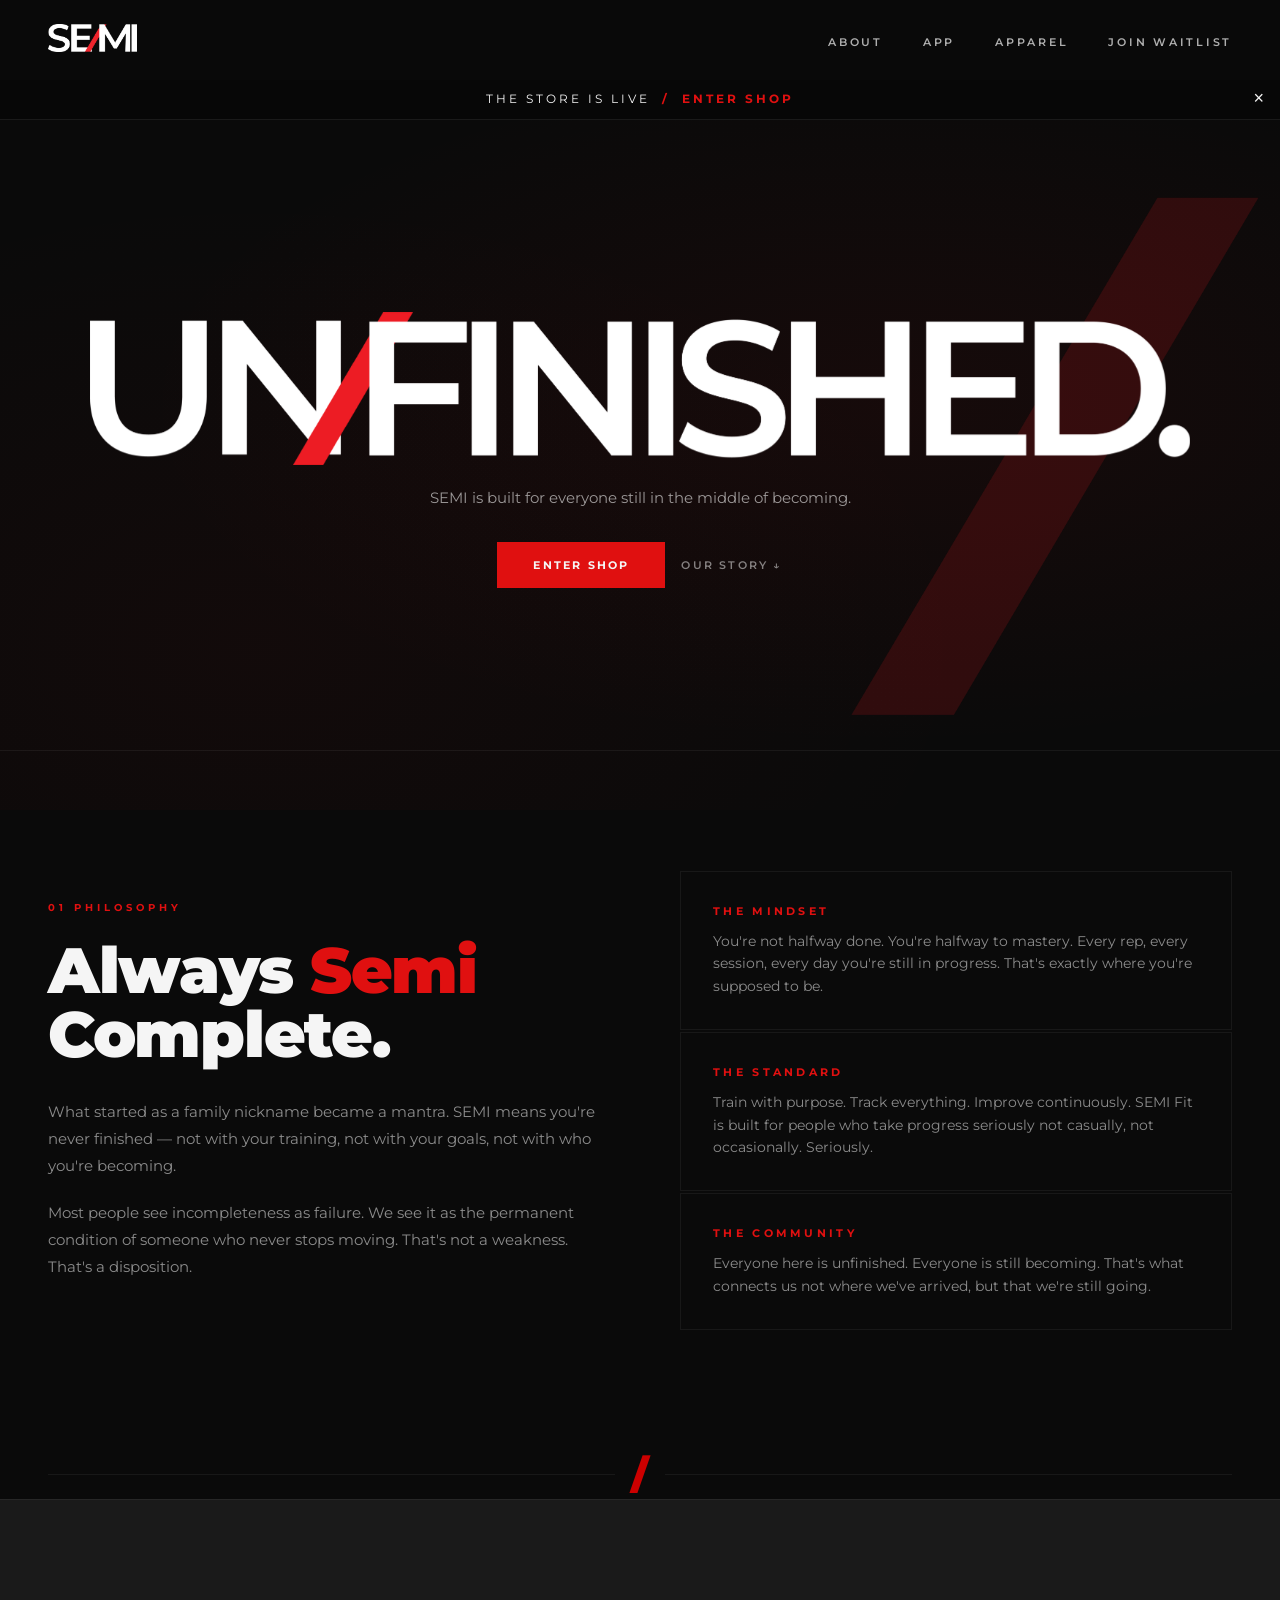
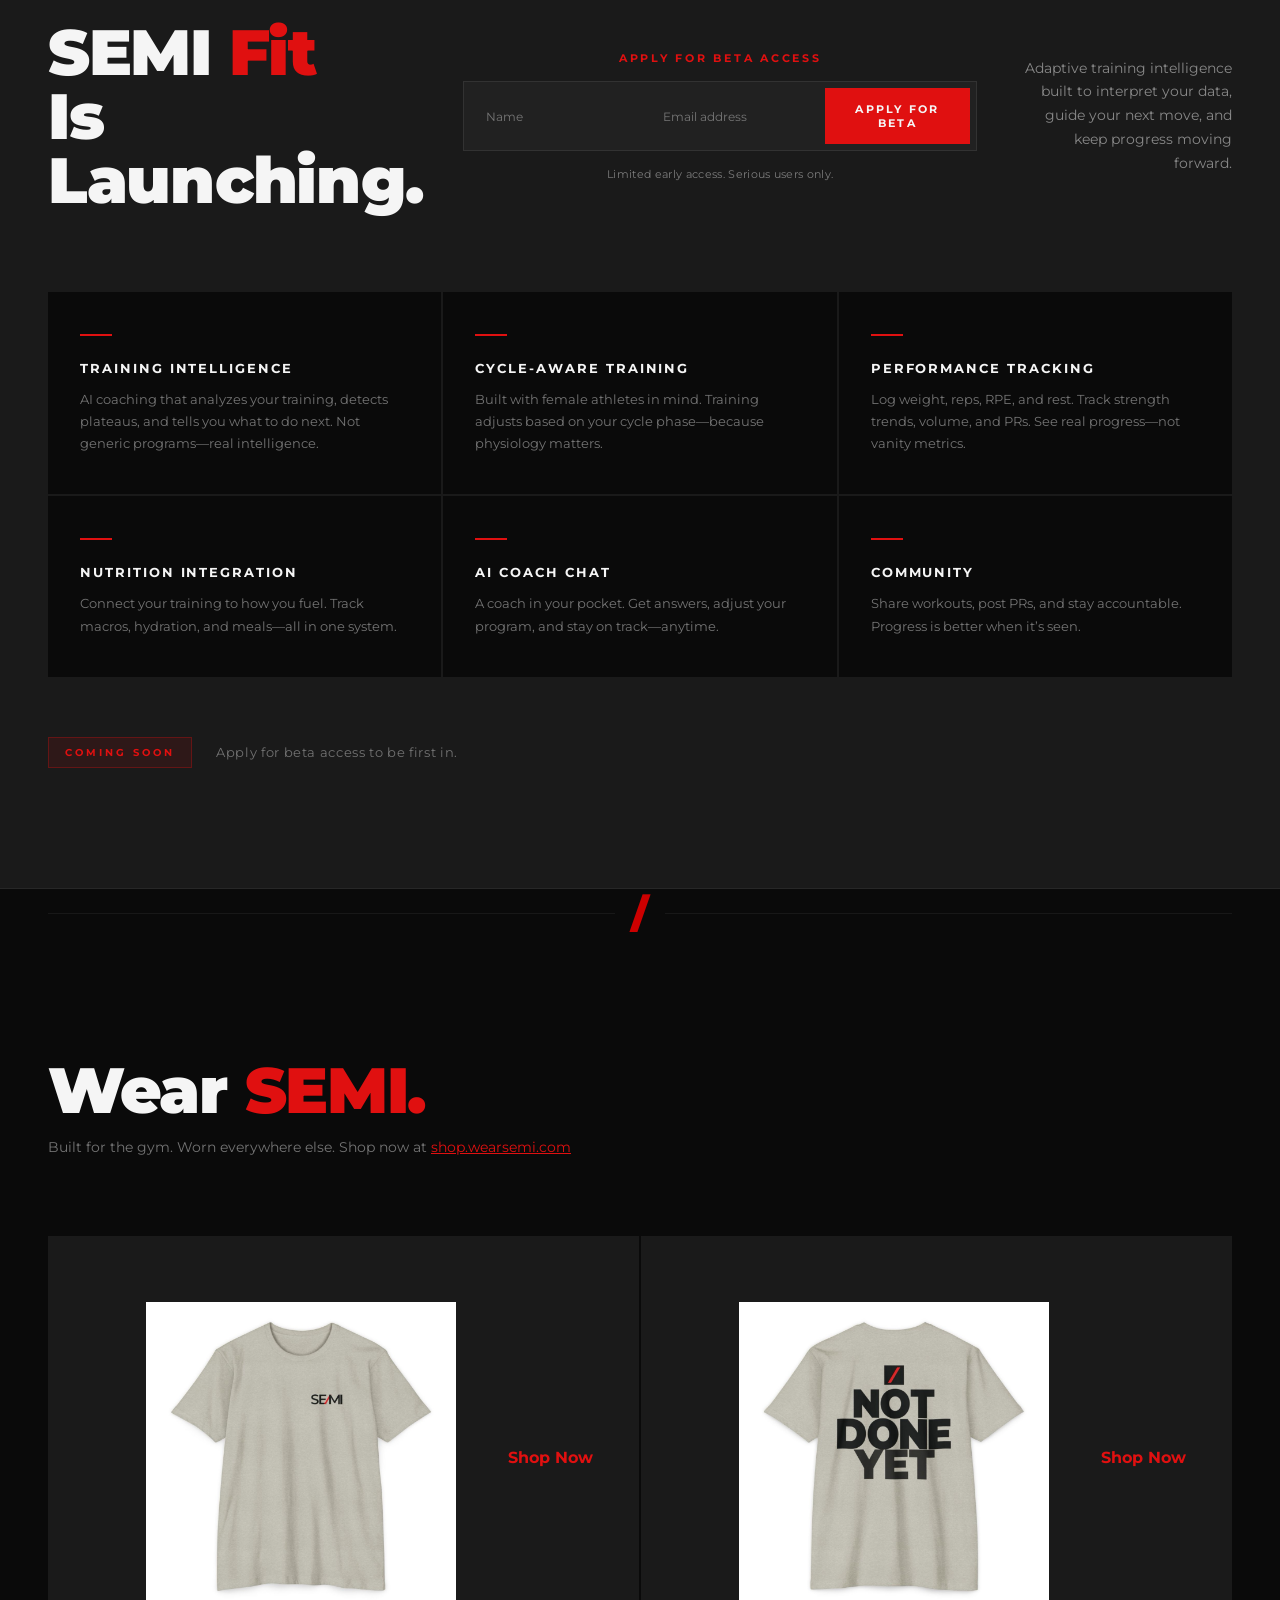
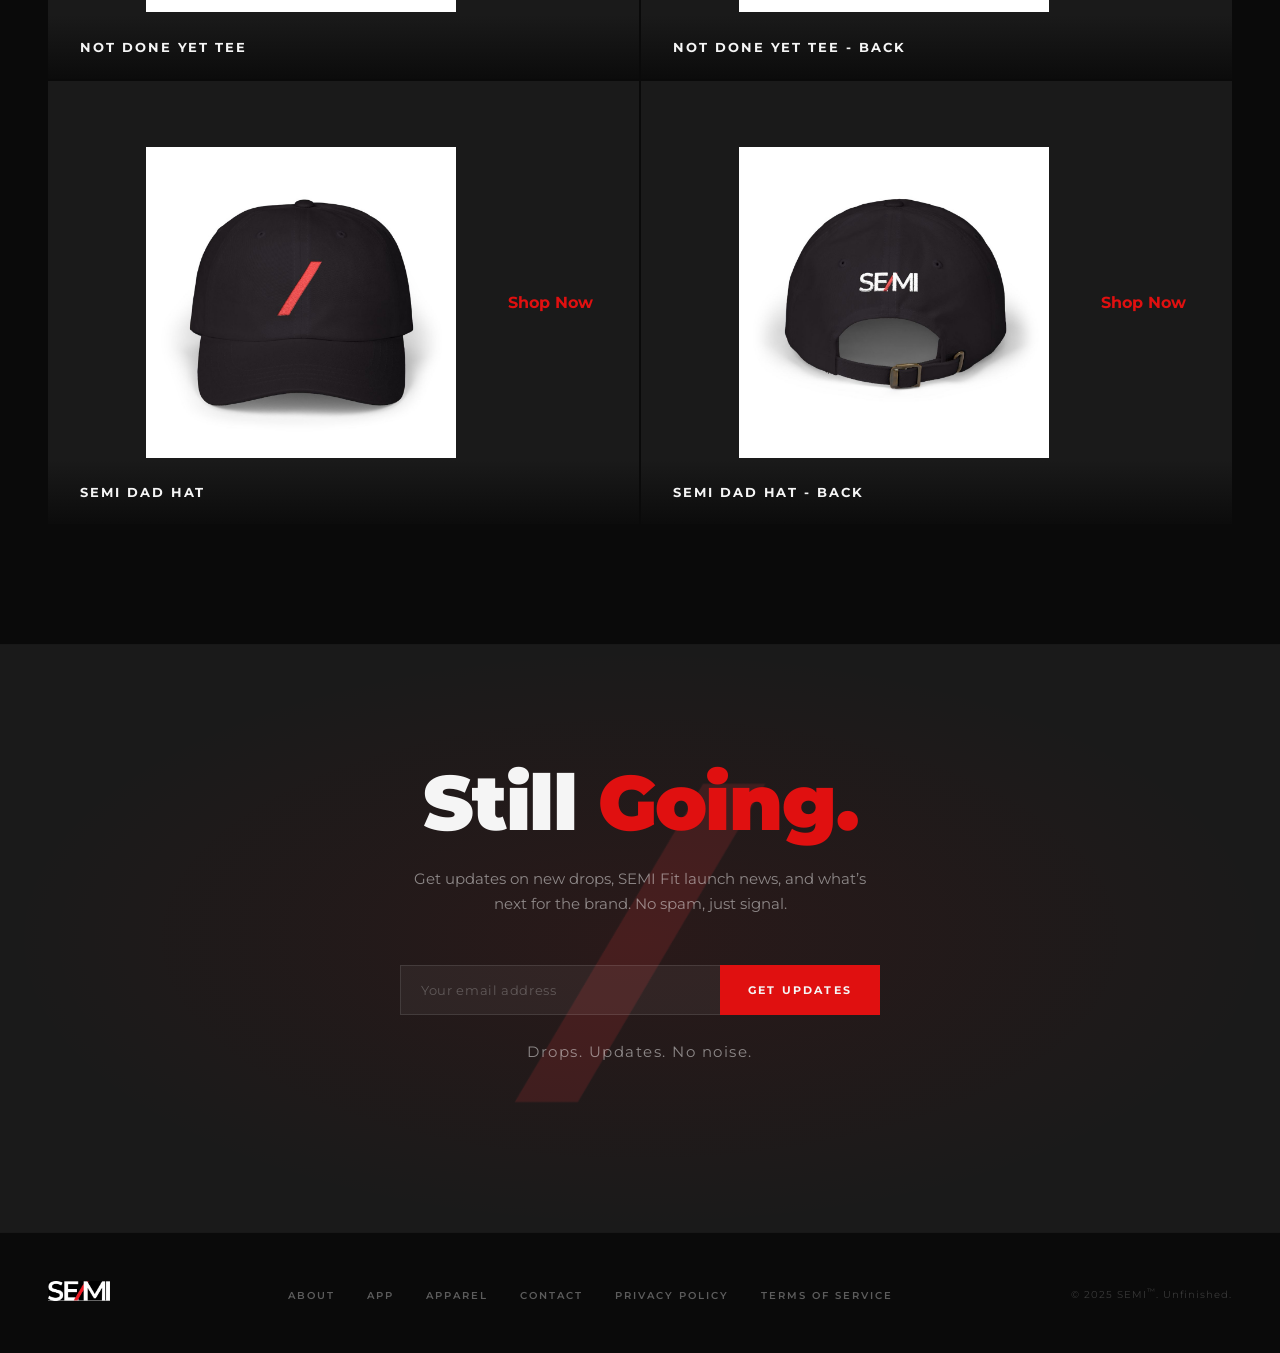
==== commit 876a41e1: "Update index.html" ====
--- a/index.html
+++ b/index.html
@@ -142,7 +142,7 @@
         <input type="text" name="name" placeholder="Name" required>
         <input type="email" name="email" placeholder="Email address" required>
 
-        <button type="submit">Apply</button>
+        <button type="submit">Apply for Beta</button>
       </form>
 
       <p class="beta-note">Limited early access. Serious users only.</p>
@@ -151,52 +151,55 @@
     <!-- RIGHT -->
     <div class="app-right">
       <p>
-        Next-generation training intelligence. Not just tracking—interpreting.
-        SEMI Fit adapts to your performance and pushes you forward with real data.
+        Adaptive training intelligence built to interpret your data, guide your next move, and keep progress moving forward.
       </p>
     </div>
 
   </div>
 
-</section>
-
   <div class="app-features">
     <div class="feature">
       <div class="feature-icon"></div>
       <h3>Training Intelligence</h3>
-      <p>AI coaching that analyzes your patterns, detects plateaus, and guides your next move. Not generic programs personalized intelligence.</p>
-    </div>
-    <div class="feature">
-      <div class="feature-icon"></div>
-      <h3>Cycle-Integrated Training</h3>
-      <p>Built with female athletes in mind. Training adjustments based on your cycle phase because physiology matters and no one else has built this properly.</p>
-    </div>
+      <p>AI coaching that analyzes your training, detects plateaus, and tells you what to do next. Not generic programs—real intelligence.</p>
+    </div>
+
+    <div class="feature">
+      <div class="feature-icon"></div>
+      <h3>Cycle-Aware Training</h3>
+      <p>Built with female athletes in mind. Training adjusts based on your cycle phase—because physiology matters.</p>
+    </div>
+
     <div class="feature">
       <div class="feature-icon"></div>
       <h3>Performance Tracking</h3>
-      <p>Log weight, reps, RPE, rest time. Track strength trends, volume, PRs. See real momentum not vanity metrics.</p>
-    </div>
-    <div class="feature">
-      <div class="feature-icon"></div>
-      <h3>Nutrition Management</h3>
-      <p>Connect your training to your fueling. Log macros, track hydration, scan foods. Everything in one system.</p>
-    </div>
+      <p>Log weight, reps, RPE, and rest. Track strength trends, volume, and PRs. See real progress—not vanity metrics.</p>
+    </div>
+
+    <div class="feature">
+      <div class="feature-icon"></div>
+      <h3>Nutrition Integration</h3>
+      <p>Connect your training to how you fuel. Track macros, hydration, and meals—all in one system.</p>
+    </div>
+
     <div class="feature">
       <div class="feature-icon"></div>
       <h3>AI Coach Chat</h3>
-      <p>A coach in your pocket. Ask training questions, get recovery advice, adjust your program mid-session. Intelligent, responsive, always available.</p>
-    </div>
+      <p>A coach in your pocket. Get answers, adjust your program, and stay on track—anytime.</p>
+    </div>
+
     <div class="feature">
       <div class="feature-icon"></div>
       <h3>Community</h3>
-      <p>Share workouts, post PRs, train with accountability. Progress is better when it's witnessed.</p>
+      <p>Share workouts, post PRs, and stay accountable. Progress is better when it’s seen.</p>
     </div>
   </div>
 
   <div class="app-coming">
     <span class="coming-badge">Coming Soon</span>
-    <span class="coming-text">Join the waitlist to be first when we launch.</span>
-  </div>
+    <span class="coming-text">Apply for beta access to be first in.</span>
+  </div>
+
 </section>
 
 <div class="slash-divider">
--- a/style.css
+++ b/style.css
@@ -309,104 +309,211 @@
     font-weight: 400;
   }
 
-  /* ── APP ── */
+ /* ── APP ── */
+.app-section {
+  padding: 120px 48px;
+  background: var(--gray);
+  border-top: 1px solid rgba(255,255,255,0.06);
+  border-bottom: 1px solid rgba(255,255,255,0.06);
+}
+
+.app-grid {
+  display: grid;
+  grid-template-columns: 1fr 1.2fr 1fr;
+  align-items: center;
+  gap: 40px;
+}
+
+.app-left h2 {
+  font-size: clamp(36px, 5vw, 64px);
+  font-weight: 900;
+  letter-spacing: -0.02em;
+  line-height: 1;
+}
+
+.app-left h2 em {
+  color: var(--red);
+  font-style: normal;
+}
+
+.app-right p {
+  max-width: 320px;
+  margin-left: auto;
+  font-size: 14px;
+  color: rgba(245,245,245,0.5);
+  line-height: 1.7;
+  text-align: right;
+}
+
+/* ── BETA FORM ── */
+.beta-form-wrapper {
+  display: flex;
+  flex-direction: column;
+  align-items: center;
+  gap: 16px;
+  text-align: center;
+}
+
+.beta-title {
+  font-size: 11px;
+  letter-spacing: 0.25em;
+  text-transform: uppercase;
+  color: var(--red);
+  font-weight: 700;
+}
+
+.beta-form {
+  display: flex;
+  gap: 8px;
+  background: rgba(255,255,255,0.03);
+  border: 1px solid rgba(255,255,255,0.08);
+  padding: 6px;
+}
+
+.beta-form input {
+  background: transparent;
+  border: none;
+  padding: 14px 16px;
+  color: var(--white);
+  font-family: 'Montserrat', sans-serif;
+  font-size: 12px;
+  outline: none;
+  min-width: 160px;
+}
+
+.beta-form input::placeholder {
+  color: rgba(245,245,245,0.4);
+}
+
+.beta-form button {
+  background: var(--red);
+  color: var(--white);
+  border: none;
+  padding: 14px 20px;
+  font-family: 'Montserrat', sans-serif;
+  font-size: 11px;
+  font-weight: 700;
+  letter-spacing: 0.2em;
+  text-transform: uppercase;
+  cursor: pointer;
+  transition: background 0.2s, transform 0.2s;
+}
+
+.beta-form button:hover {
+  background: #c00;
+  transform: translateY(-1px);
+}
+
+.beta-note {
+  font-size: 11px;
+  color: rgba(245,245,245,0.45);
+  letter-spacing: 0.03em;
+}
+
+/* ── APP FEATURES ── */
+.app-features {
+  display: grid;
+  grid-template-columns: repeat(3, 1fr);
+  gap: 2px;
+  margin-top: 80px;
+}
+
+.feature {
+  background: var(--black);
+  padding: 40px 32px;
+  border-top: 2px solid transparent;
+  transition: border-color 0.3s;
+}
+
+.feature:hover {
+  border-color: var(--red);
+}
+
+.feature-icon {
+  width: 32px;
+  height: 2px;
+  background: var(--red);
+  margin-bottom: 24px;
+}
+
+.feature h3 {
+  font-size: 13px;
+  font-weight: 700;
+  letter-spacing: 0.15em;
+  text-transform: uppercase;
+  margin-bottom: 12px;
+}
+
+.feature p {
+  font-size: 13px;
+  color: rgba(245,245,245,0.45);
+  line-height: 1.7;
+  font-weight: 400;
+}
+
+.app-coming {
+  margin-top: 60px;
+  display: flex;
+  align-items: center;
+  gap: 24px;
+}
+
+.coming-badge {
+  background: rgba(224,16,16,0.1);
+  border: 1px solid rgba(224,16,16,0.3);
+  color: var(--red);
+  font-size: 10px;
+  letter-spacing: 0.3em;
+  text-transform: uppercase;
+  font-weight: 700;
+  padding: 8px 16px;
+}
+
+.coming-text {
+  font-size: 13px;
+  color: rgba(245,245,245,0.4);
+  letter-spacing: 0.05em;
+}
+
+/* ── MOBILE ── */
+@media (max-width: 768px) {
   .app-section {
-    padding: 120px 48px;
-    background: var(--gray);
-    border-top: 1px solid rgba(255,255,255,0.06);
-    border-bottom: 1px solid rgba(255,255,255,0.06);
-  }
-
-  .app-header {
-    display: flex;
-    justify-content: space-between;
-    align-items: flex-end;
-    margin-bottom: 80px;
-  }
-
-  .app-header h2 {
-    font-size: clamp(36px, 5vw, 64px);
-    font-weight: 900;
-    letter-spacing: -0.02em;
-    line-height: 1;
-  }
-
-  .app-header h2 em {
-    color: var(--red);
-    font-style: normal;
-  }
-
-  .app-header p {
-    max-width: 320px;
-    font-size: 14px;
-    color: rgba(245,245,245,0.5);
-    line-height: 1.7;
-    text-align: right;
+    padding: 96px 24px;
+  }
+
+  .app-grid {
+    grid-template-columns: 1fr;
+    gap: 32px;
+    text-align: center;
+  }
+
+  .app-right p {
+    max-width: 100%;
+    margin-left: 0;
+    text-align: center;
+  }
+
+  .beta-form {
+    flex-direction: column;
+    width: 100%;
+  }
+
+  .beta-form input,
+  .beta-form button {
+    width: 100%;
   }
 
   .app-features {
-    display: grid;
-    grid-template-columns: repeat(3, 1fr);
-    gap: 2px;
-  }
-
-  .feature {
-    background: var(--black);
-    padding: 40px 32px;
-    border-top: 2px solid transparent;
-    transition: border-color 0.3s;
-  }
-
-  .feature:hover {
-    border-color: var(--red);
-  }
-
-  .feature-icon {
-    width: 32px;
-    height: 2px;
-    background: var(--red);
-    margin-bottom: 24px;
-  }
-
-  .feature h3 {
-    font-size: 13px;
-    font-weight: 700;
-    letter-spacing: 0.15em;
-    text-transform: uppercase;
-    margin-bottom: 12px;
-  }
-
-  .feature p {
-    font-size: 13px;
-    color: rgba(245,245,245,0.45);
-    line-height: 1.7;
-    font-weight: 400;
+    grid-template-columns: 1fr;
+    margin-top: 56px;
   }
 
   .app-coming {
-    margin-top: 60px;
-    display: flex;
-    align-items: center;
-    gap: 24px;
-  }
-
-  .coming-badge {
-    background: rgba(224,16,16,0.1);
-    border: 1px solid rgba(224,16,16,0.3);
-    color: var(--red);
-    font-size: 10px;
-    letter-spacing: 0.3em;
-    text-transform: uppercase;
-    font-weight: 700;
-    padding: 8px 16px;
-  }
-
-  .coming-text {
-    font-size: 13px;
-    color: rgba(245,245,245,0.4);
-    letter-spacing: 0.05em;
-  }
-
+    flex-direction: column;
+    align-items: flex-start;
+    gap: 16px;
+  }
+}
   /* ── PRODUCT ── */
   .product-section {
     padding: 120px 48px;
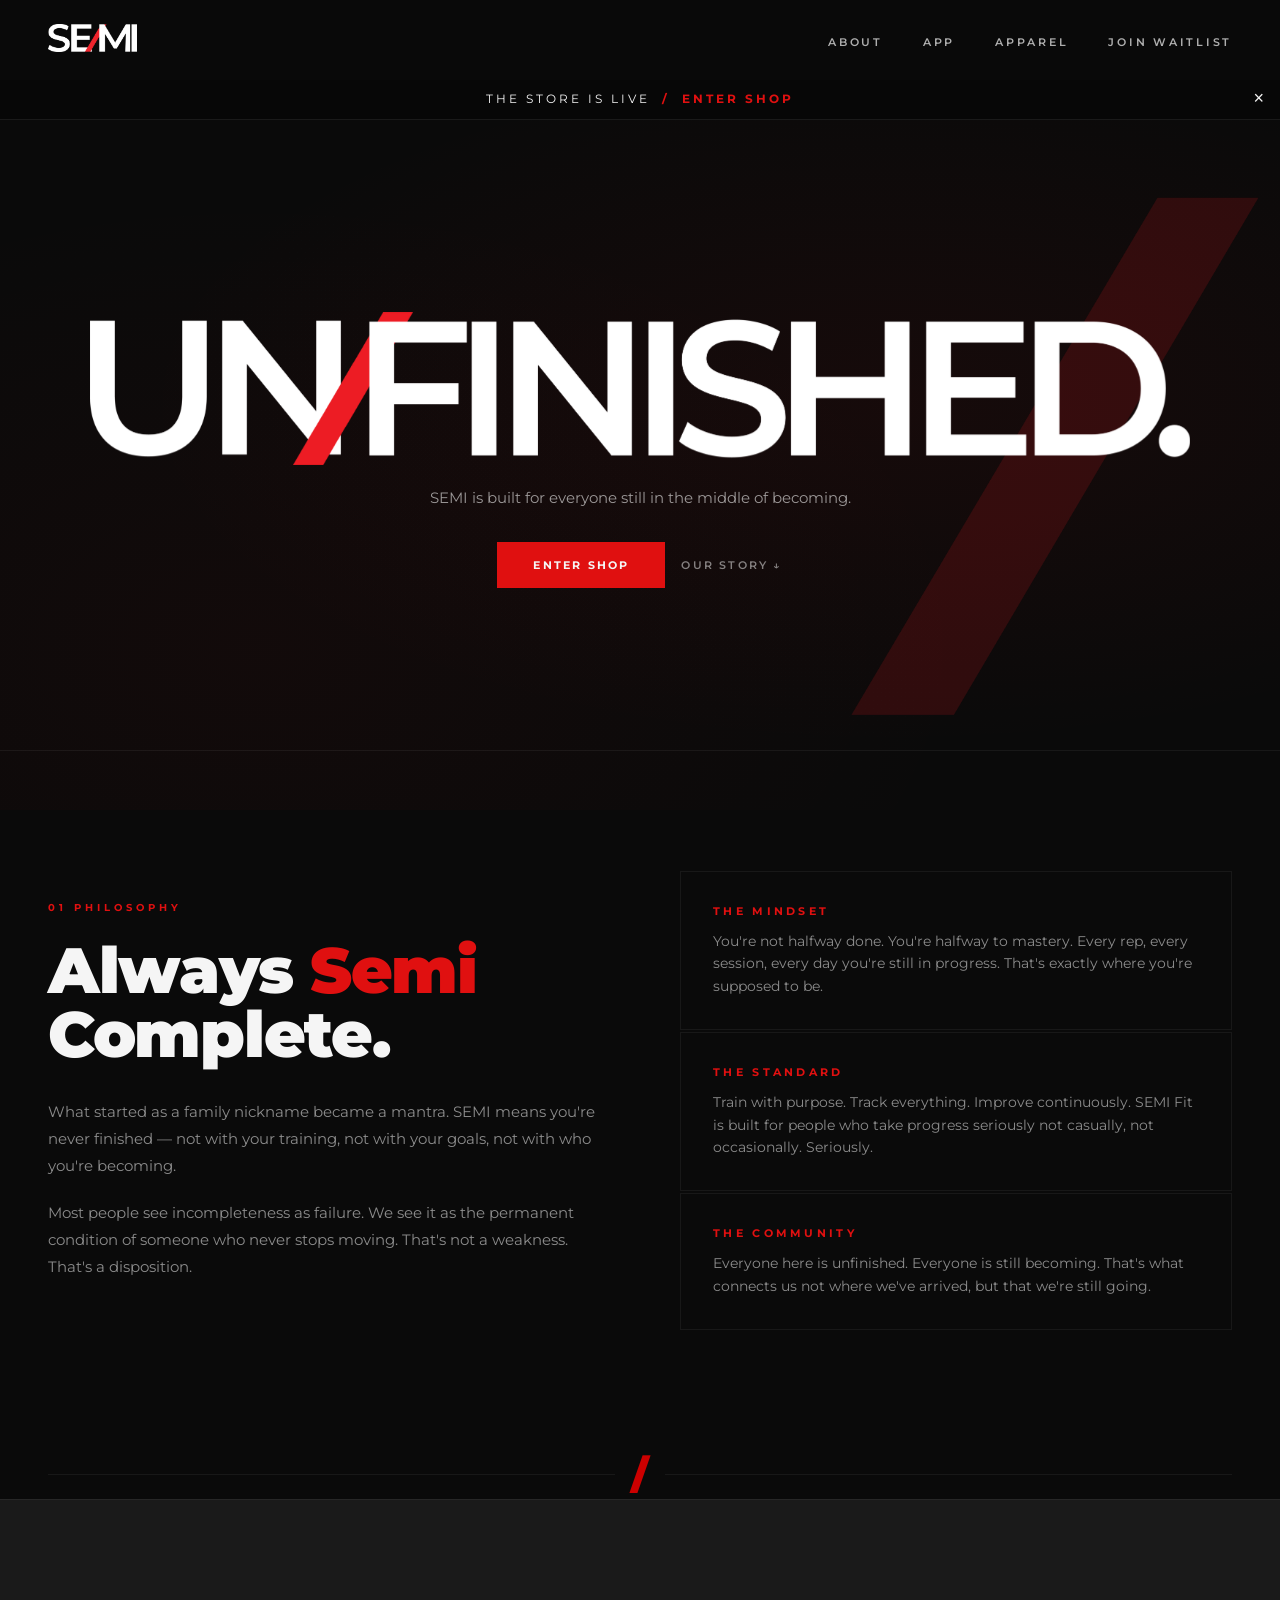
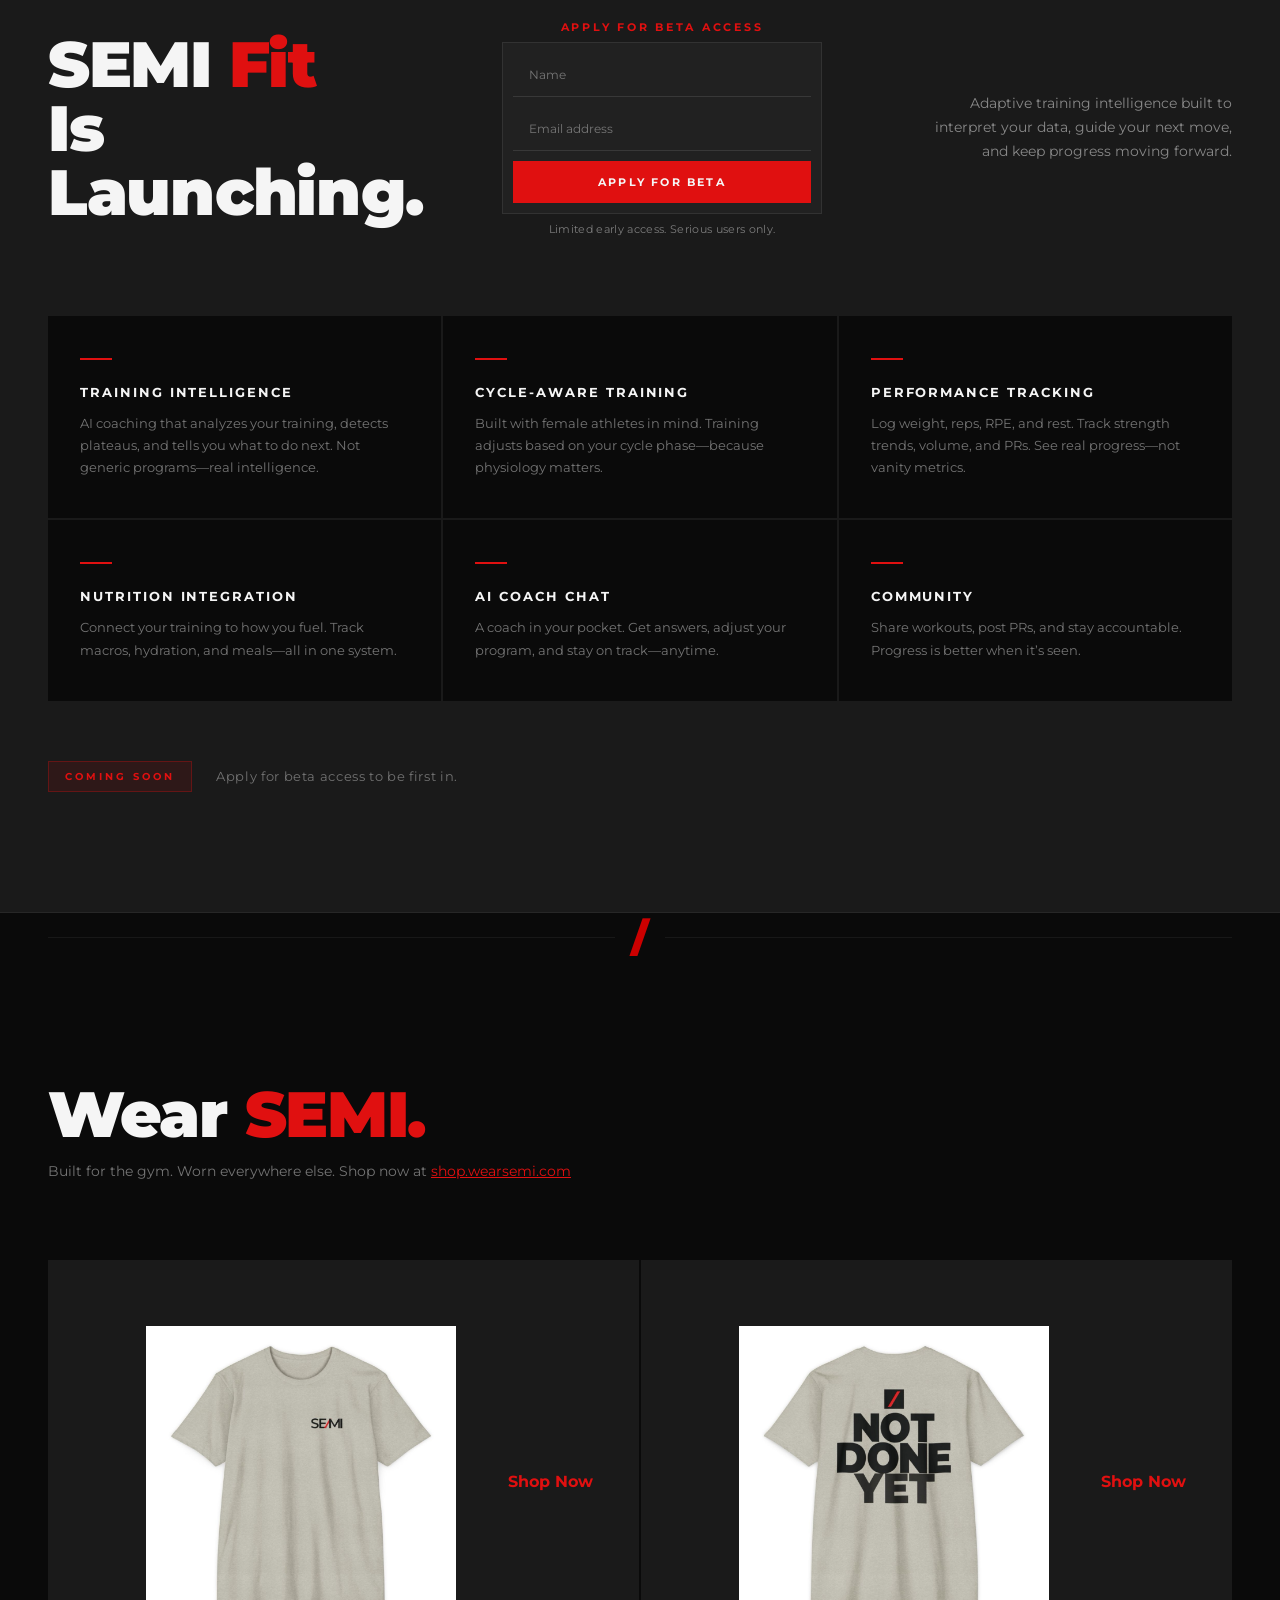
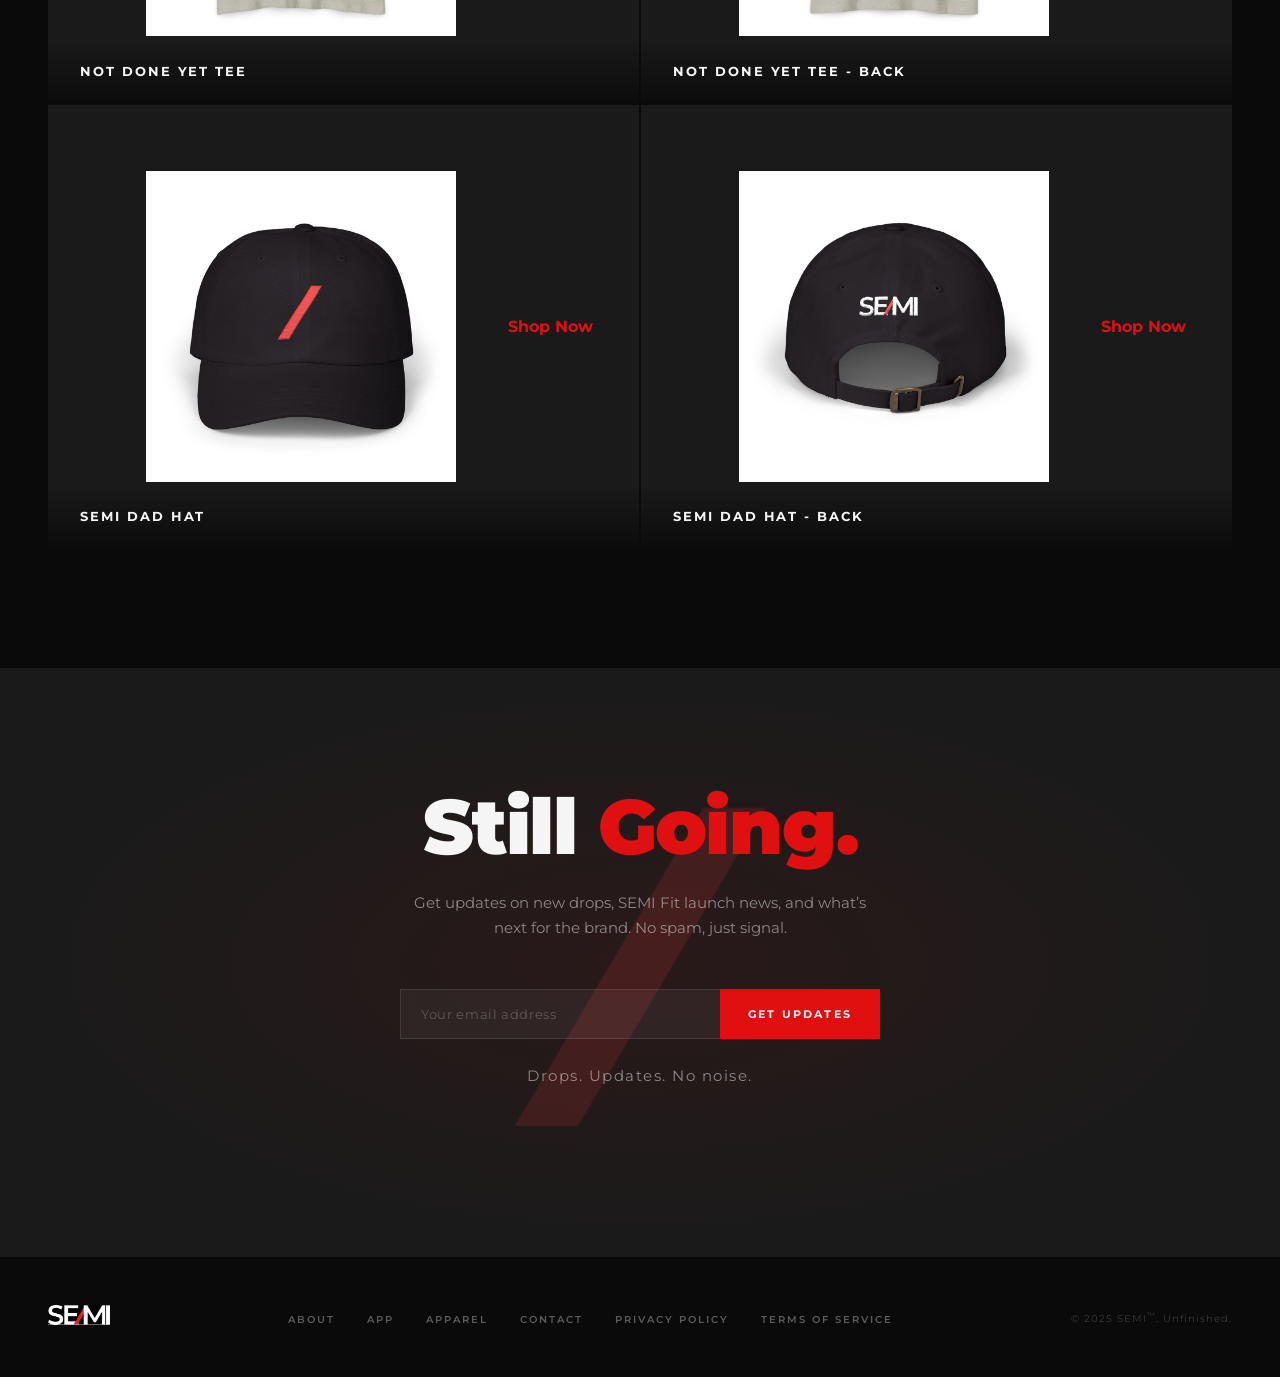
==== commit d6de6397: "Update index.html" ====
--- a/index.html
+++ b/index.html
@@ -136,7 +136,7 @@
     <div class="beta-form-wrapper">
       <h3 class="beta-title">Apply for Beta Access</h3>
 
-      <form name="beta" method="POST" data-netlify="true" class="beta-form">
+    <form name="beta" method="POST" data-netlify="true" action="/thank-you" class="beta-form">
         <input type="hidden" name="form-name" value="beta">
 
         <input type="text" name="name" placeholder="Name" required>
--- a/style.css
+++ b/style.css
@@ -309,7 +309,7 @@
     font-weight: 400;
   }
 
- /* ── APP ── */
+/* ── APP ── */
 .app-section {
   padding: 120px 48px;
   background: var(--gray);
@@ -350,7 +350,7 @@
   display: flex;
   flex-direction: column;
   align-items: center;
-  gap: 16px;
+  gap: 8px;
   text-align: center;
 }
 
@@ -364,21 +364,38 @@
 
 .beta-form {
   display: flex;
-  gap: 8px;
+  flex-direction: column;
+  gap: 10px;
+
+  width: 100%;
+  max-width: 320px;
+
   background: rgba(255,255,255,0.03);
   border: 1px solid rgba(255,255,255,0.08);
-  padding: 6px;
+  padding: 10px;
+
+  transition: box-shadow 0.3s ease, border-color 0.3s ease;
+}
+
+.beta-form:focus-within {
+  box-shadow: 0 0 12px rgba(224,16,16,0.2);
 }
 
 .beta-form input {
+  width: 100%;
   background: transparent;
   border: none;
+  border-bottom: 1px solid rgba(255,255,255,0.1);
   padding: 14px 16px;
   color: var(--white);
   font-family: 'Montserrat', sans-serif;
   font-size: 12px;
   outline: none;
-  min-width: 160px;
+  transition: border-color 0.2s ease;
+}
+
+.beta-form input:focus {
+  border-bottom: 1px solid var(--red);
 }
 
 .beta-form input::placeholder {
@@ -386,6 +403,7 @@
 }
 
 .beta-form button {
+  width: 100%;
   background: var(--red);
   color: var(--white);
   border: none;
@@ -410,6 +428,35 @@
   letter-spacing: 0.03em;
 }
 
+.beta-success {
+  display: none;
+  width: 100%;
+  max-width: 320px;
+  background: rgba(255,255,255,0.03);
+  border: 1px solid rgba(224,16,16,0.18);
+  padding: 18px 16px;
+  text-align: center;
+}
+
+.beta-success.show {
+  display: block;
+}
+
+.beta-success-title {
+  color: var(--white);
+  font-size: 13px;
+  font-weight: 700;
+  letter-spacing: 0.08em;
+  text-transform: uppercase;
+  margin-bottom: 8px;
+}
+
+.beta-success-text {
+  color: rgba(245,245,245,0.5);
+  font-size: 12px;
+  line-height: 1.6;
+}
+
 /* ── APP FEATURES ── */
 .app-features {
   display: grid;
@@ -474,7 +521,6 @@
   color: rgba(245,245,245,0.4);
   letter-spacing: 0.05em;
 }
-
 /* ── MOBILE ── */
 @media (max-width: 768px) {
   .app-section {
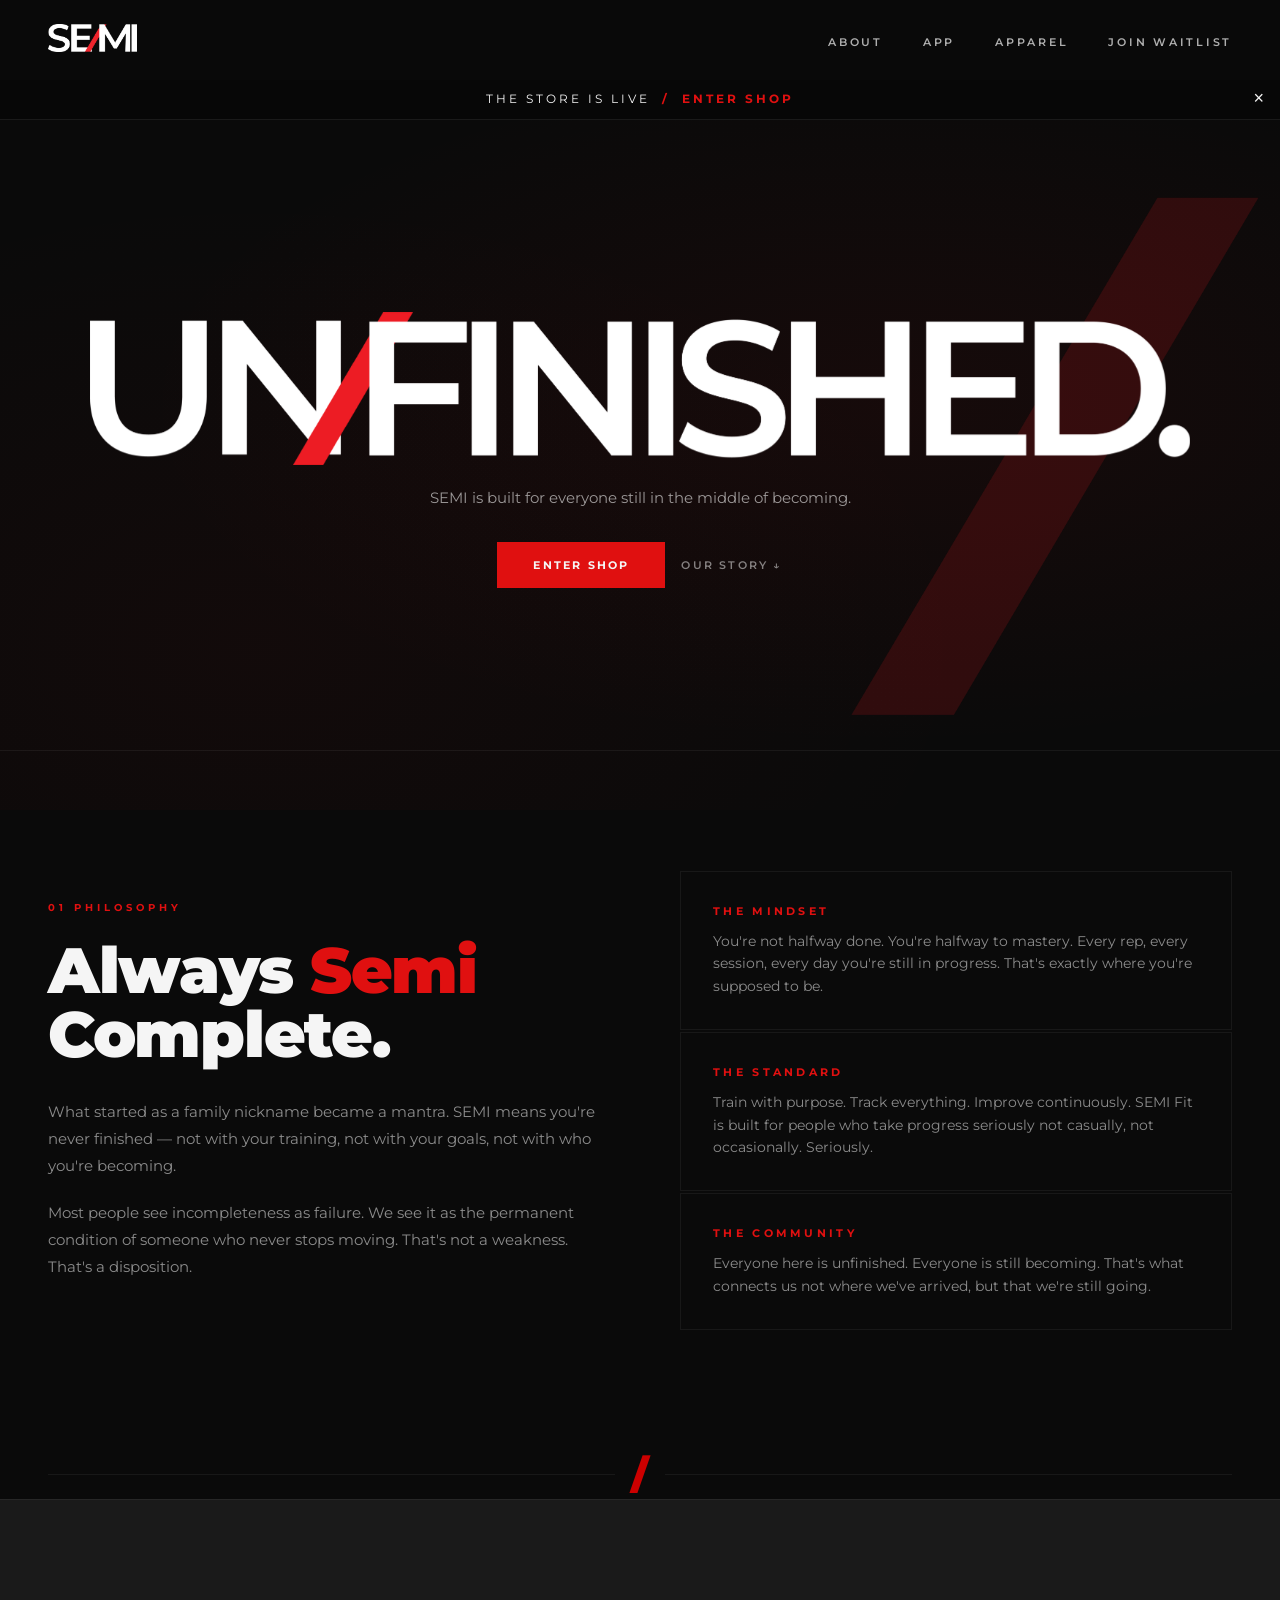
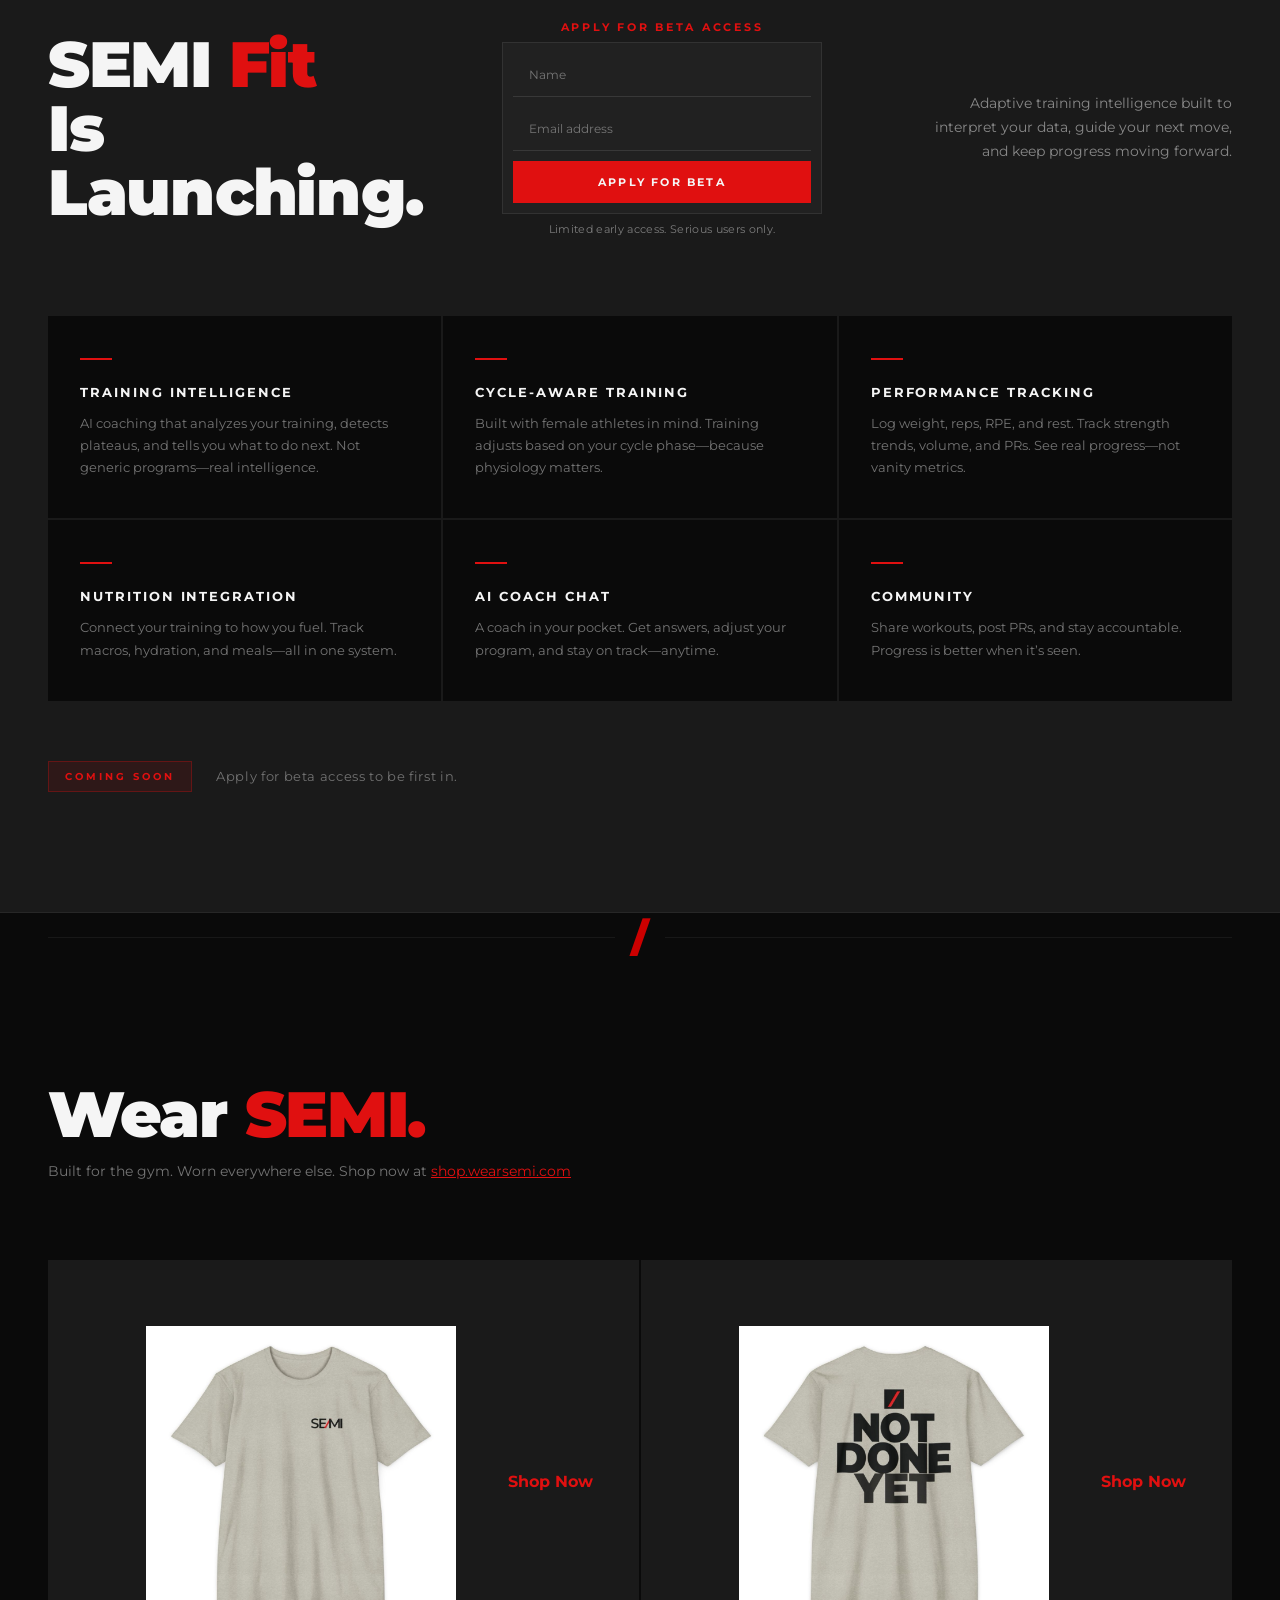
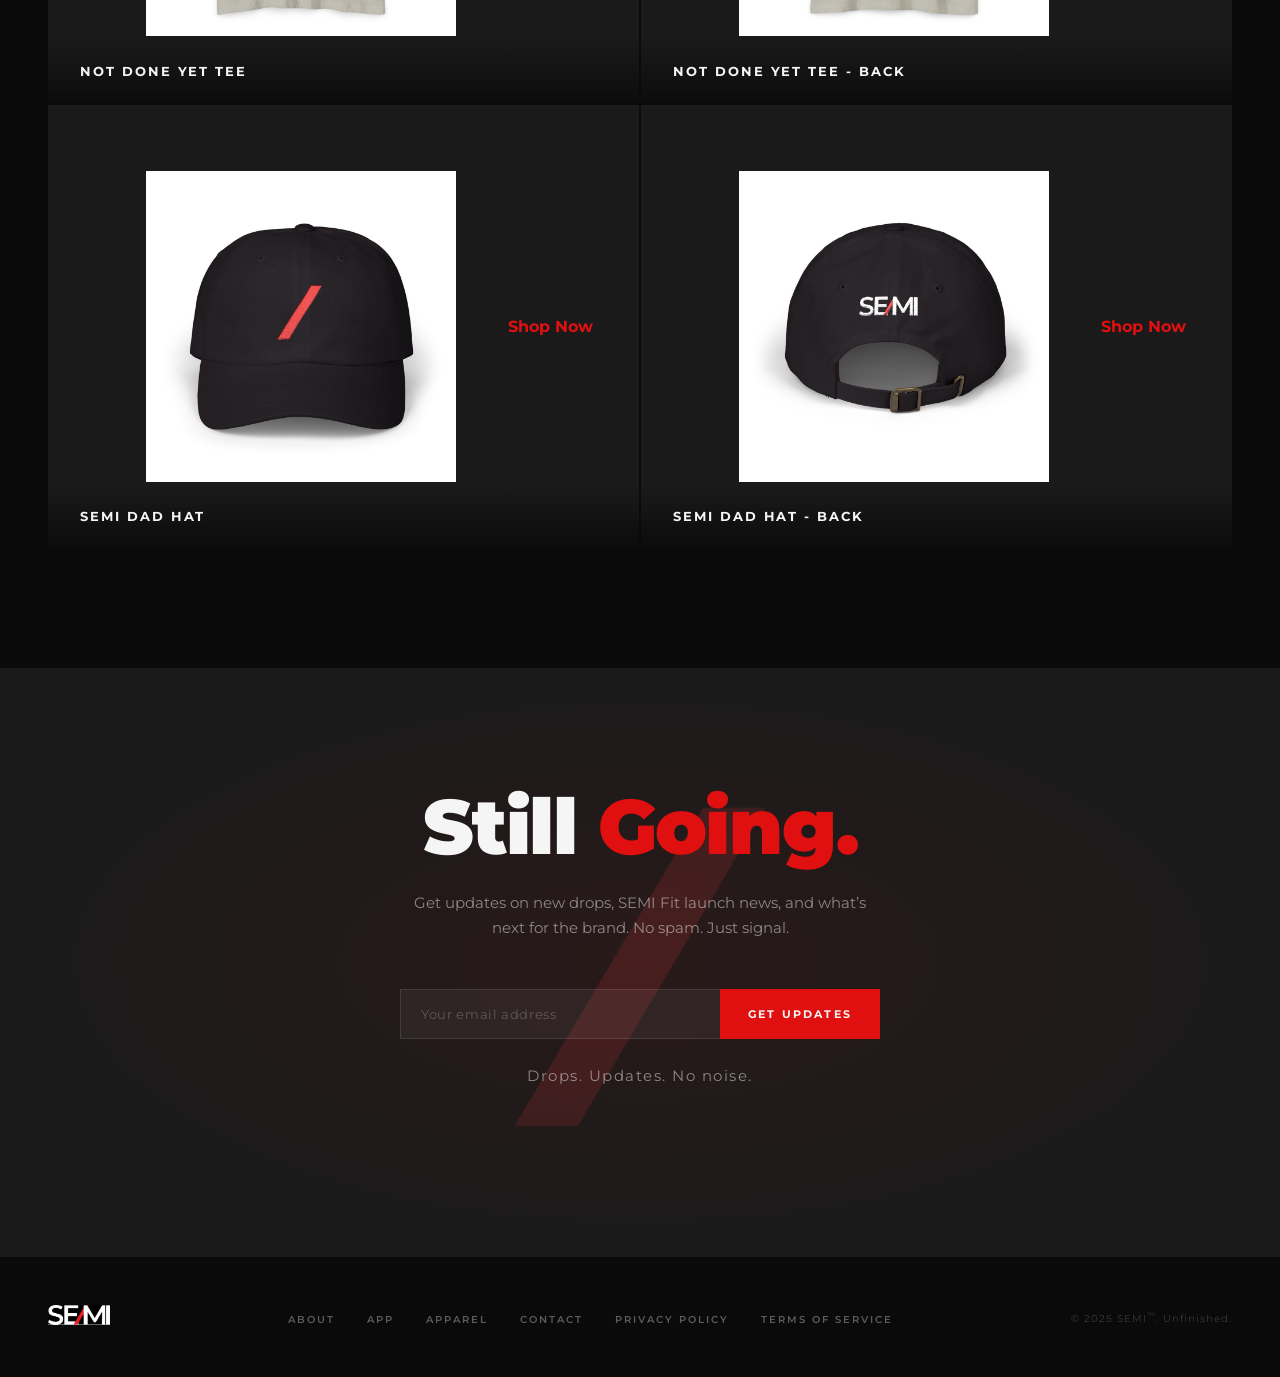
==== commit e39f4c05: "Update index.html" ====
--- a/index.html
+++ b/index.html
@@ -262,16 +262,16 @@
   <img class="waitlist-slash" src="SemiRedSlash.png" alt="">
   
   <h2>Still <em>Going.</em></h2>
-  <p>Get updates on new drops, SEMI Fit launch news, and what’s next for the brand. No spam, just signal.</p>
-
-  <form class="waitlist-form" action="https://formspree.io/f/mojkrzro" method="POST">
-  <input type="email" name="email" id="emailInput" placeholder="Your email address" required />
-  <button type="submit">Get Updates</button>
-</form>
+  <p>Get updates on new drops, SEMI Fit launch news, and what’s next for the brand. No spam. Just signal.</p>
+
+  <form name="updates" method="POST" data-netlify="true" action="/thank-you-updates" class="waitlist-form">
+    <input type="hidden" name="form-name" value="updates">
+    <input type="email" name="email" id="emailInput" placeholder="Your email address" required />
+    <button type="submit">Get Updates</button>
+  </form>
+
   <p class="waitlist-note">Drops. Updates. No noise.</p>
-  <p class="success-msg" id="successMsg">✓ You're in. We'll keep you posted.</p>
-</section>
-
+</section>
 <!-- FOOTER -->
 <footer>
   <div class="footer-logo">
@@ -295,17 +295,6 @@
   document.addEventListener('mousemove', e => {
   });
 
-  // Waitlist
-  function handleSubmit() {
-    const email = document.getElementById('emailInput').value;
-    if (!email || !email.includes('@')) {
-      document.getElementById('emailInput').style.borderColor = 'rgba(224,16,16,0.8)';
-      return;
-    }
-    document.querySelector('.waitlist-form').style.display = 'none';
-    document.getElementById('successMsg').style.display = 'block';
-  }
-
   // Scroll animations
   const observer = new IntersectionObserver((entries) => {
     entries.forEach(entry => {
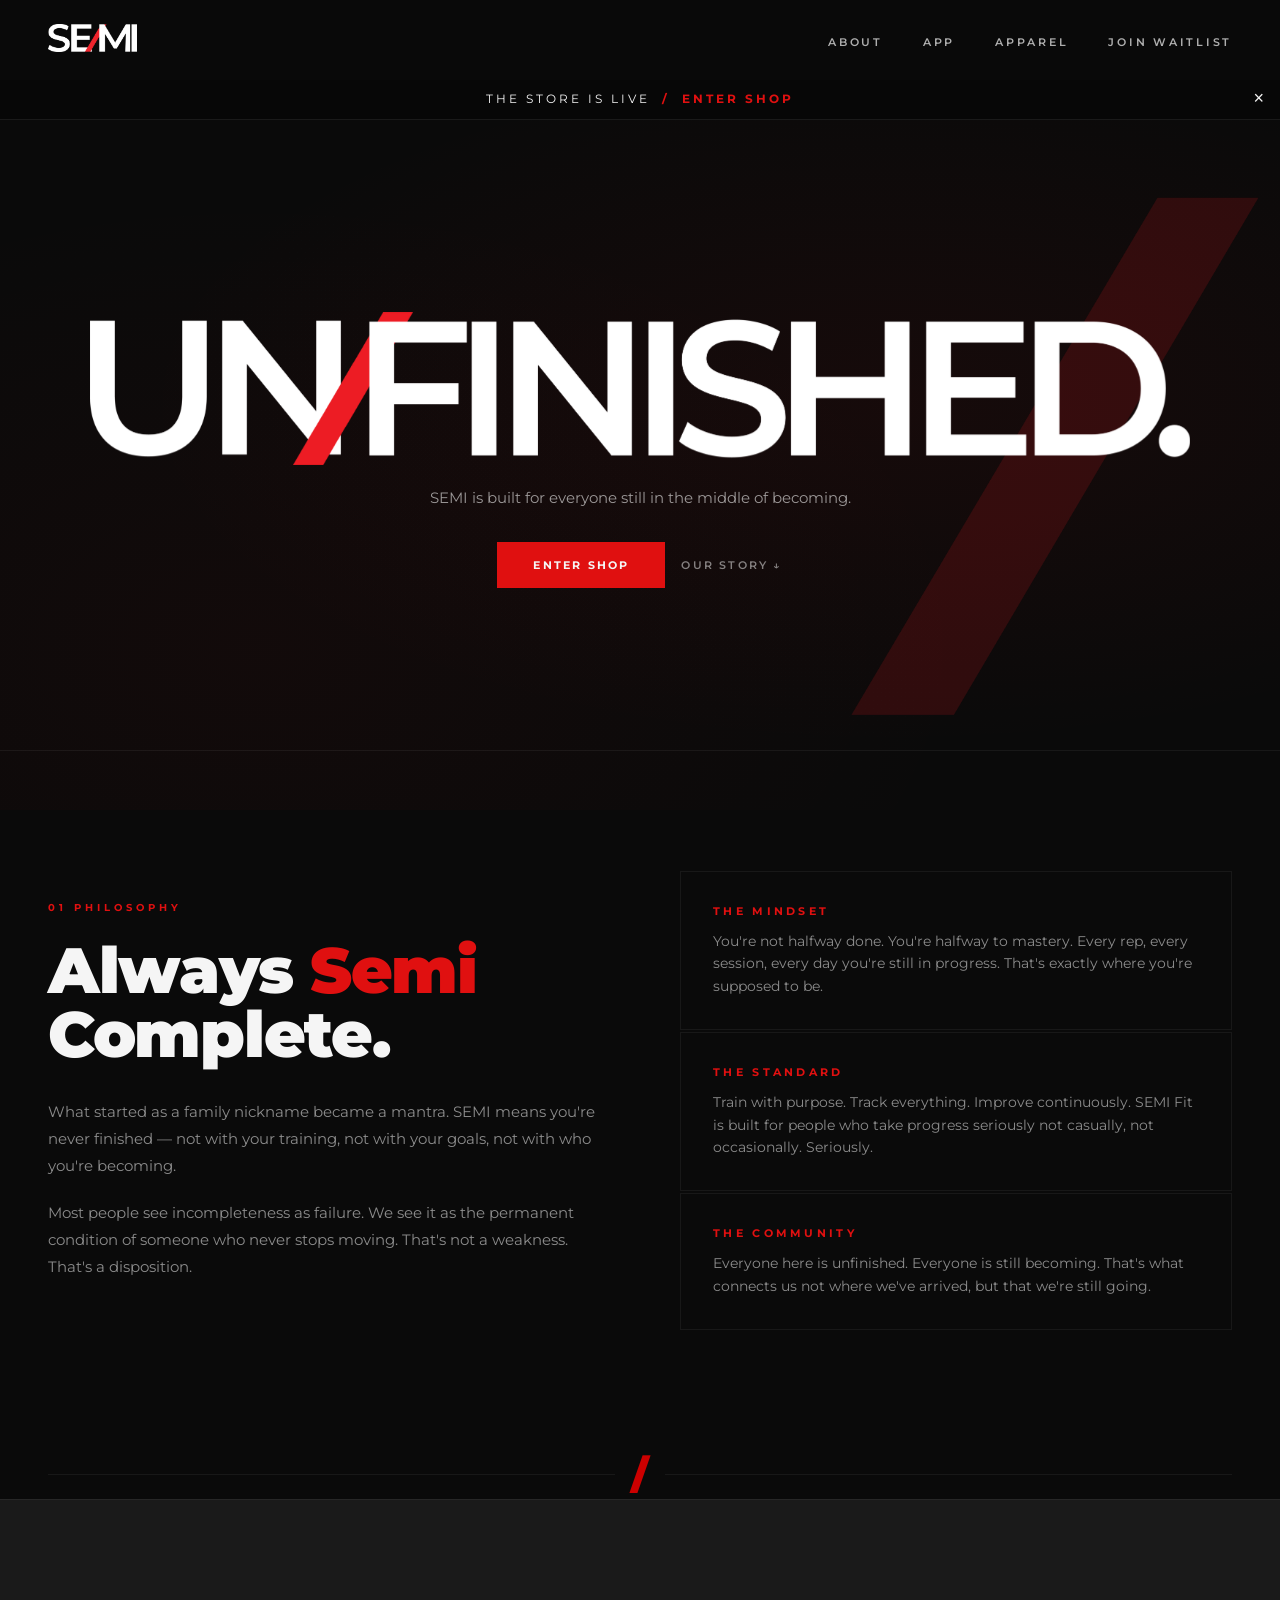
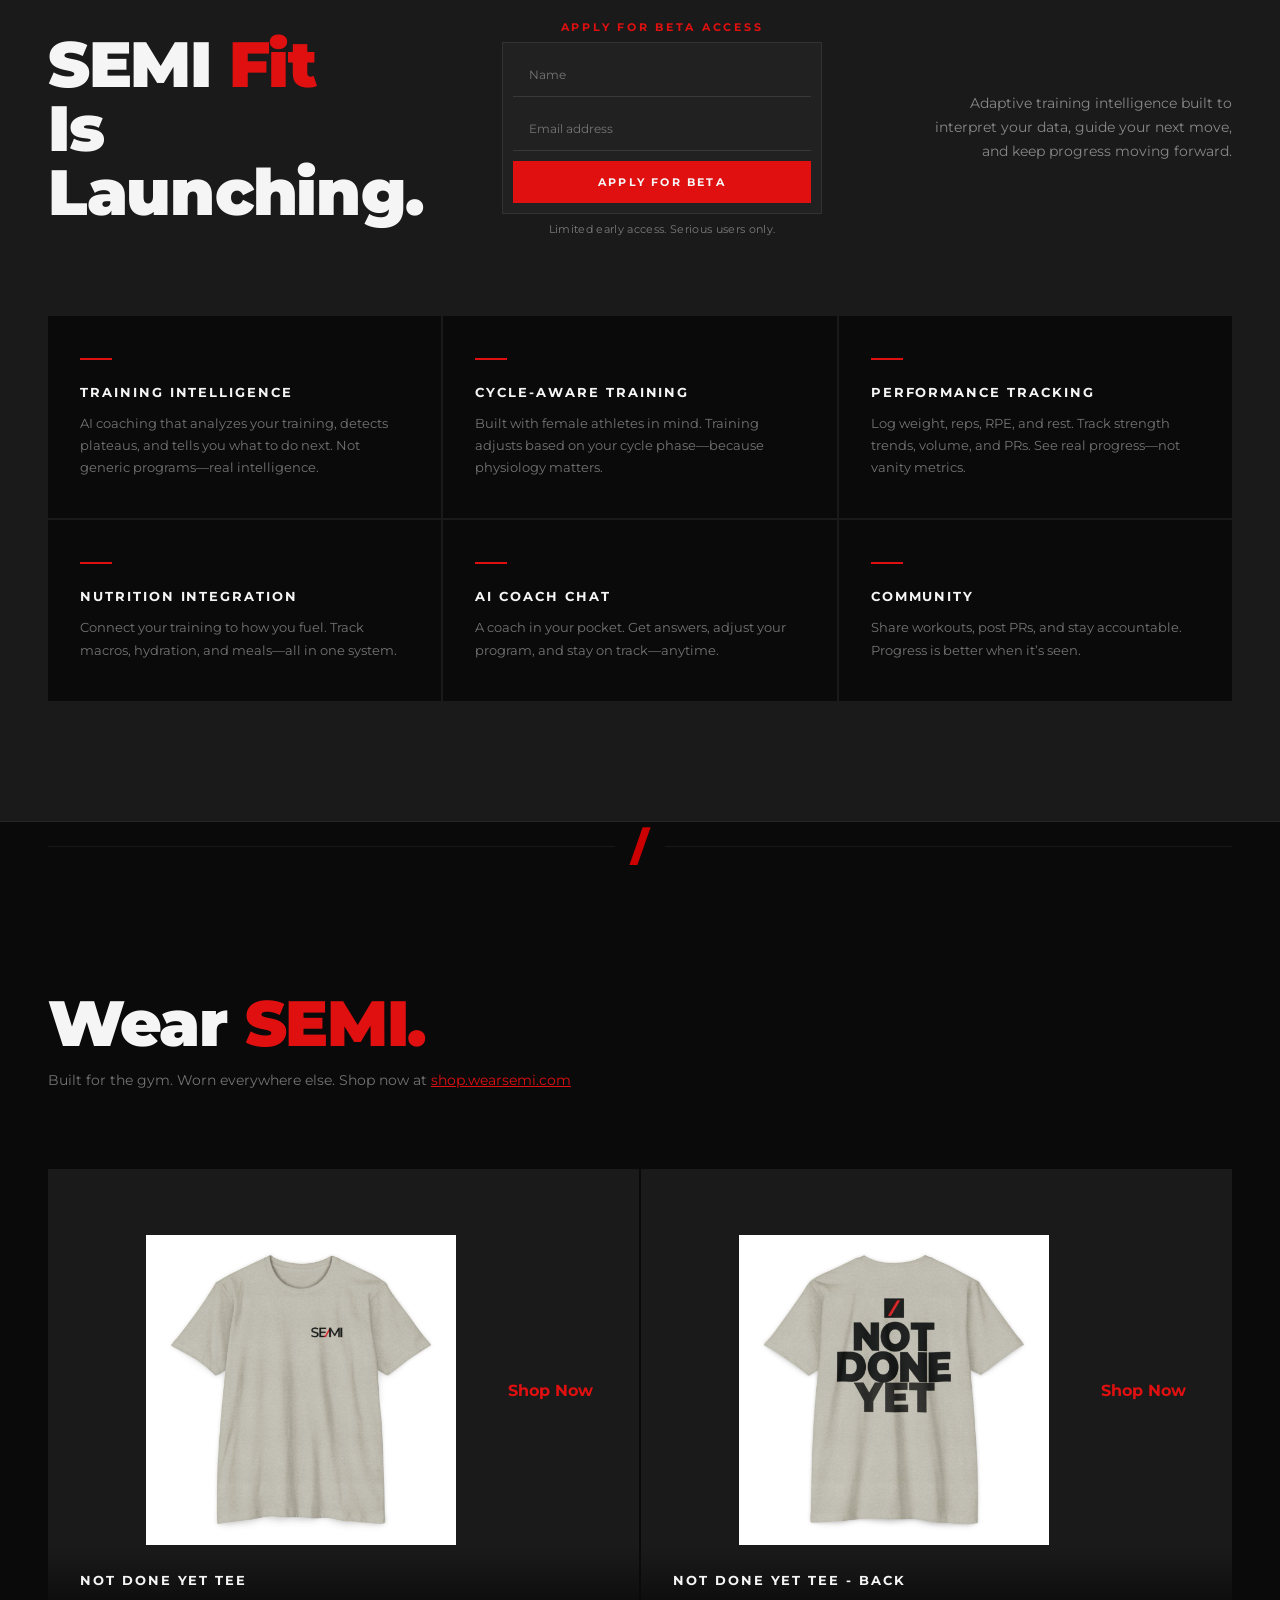
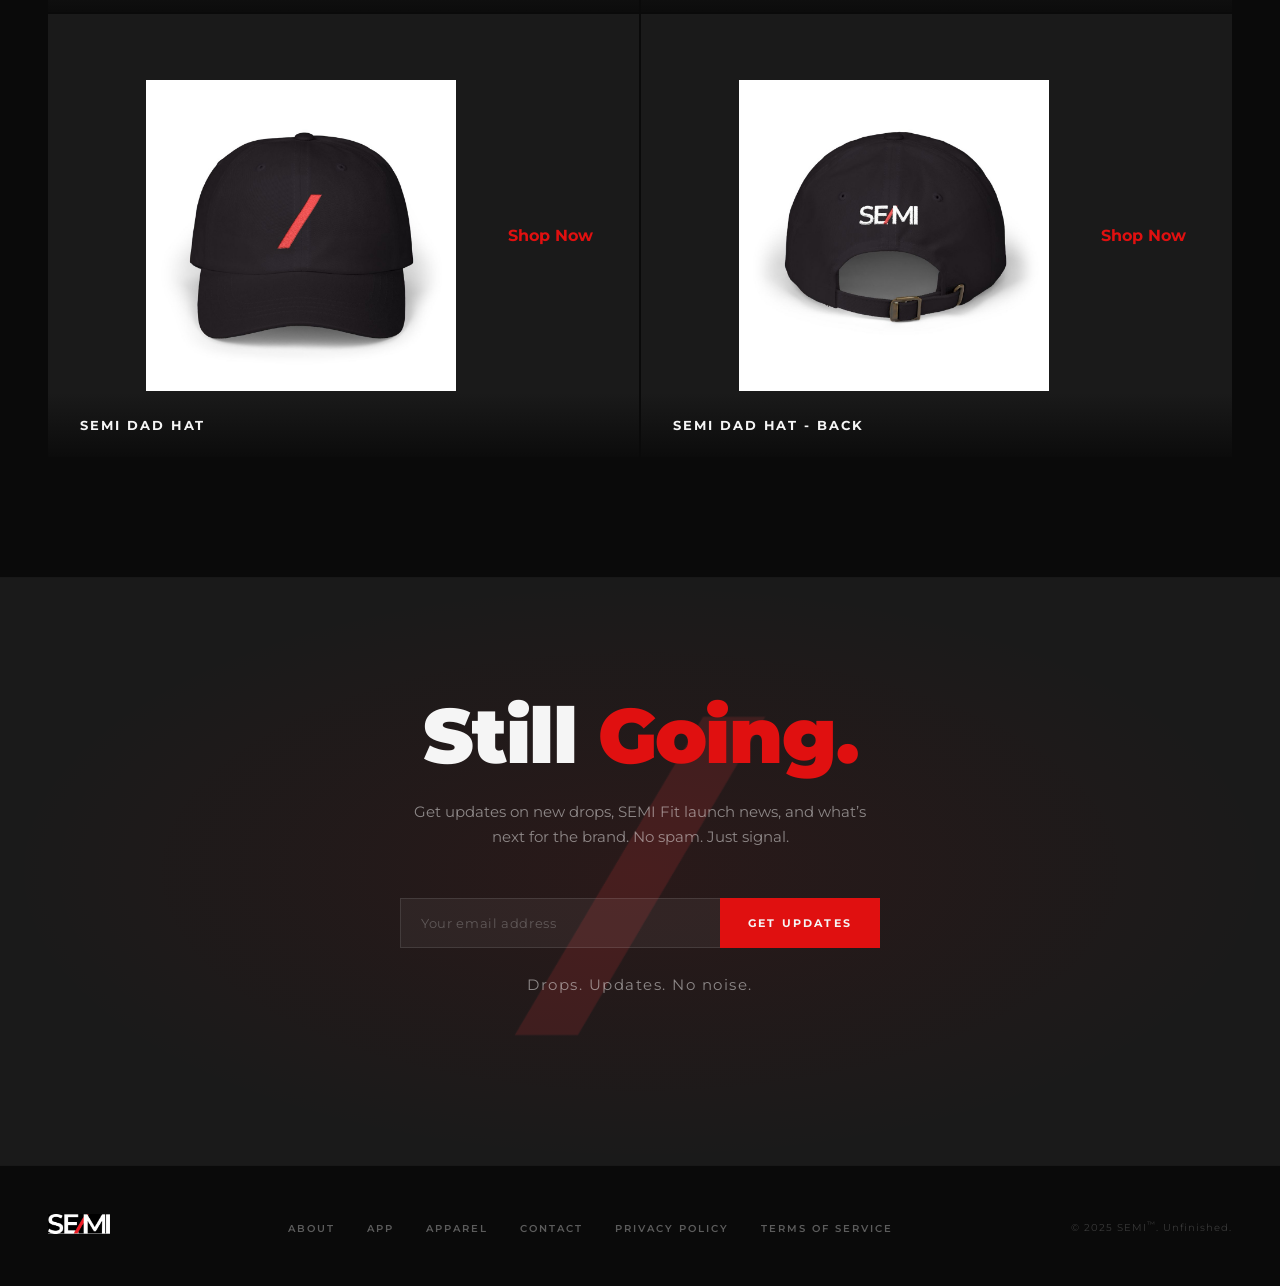
==== commit 5c84a2c6: "Update index.html" ====
--- a/index.html
+++ b/index.html
@@ -195,11 +195,6 @@
     </div>
   </div>
 
-  <div class="app-coming">
-    <span class="coming-badge">Coming Soon</span>
-    <span class="coming-text">Apply for beta access to be first in.</span>
-  </div>
-
 </section>
 
 <div class="slash-divider">
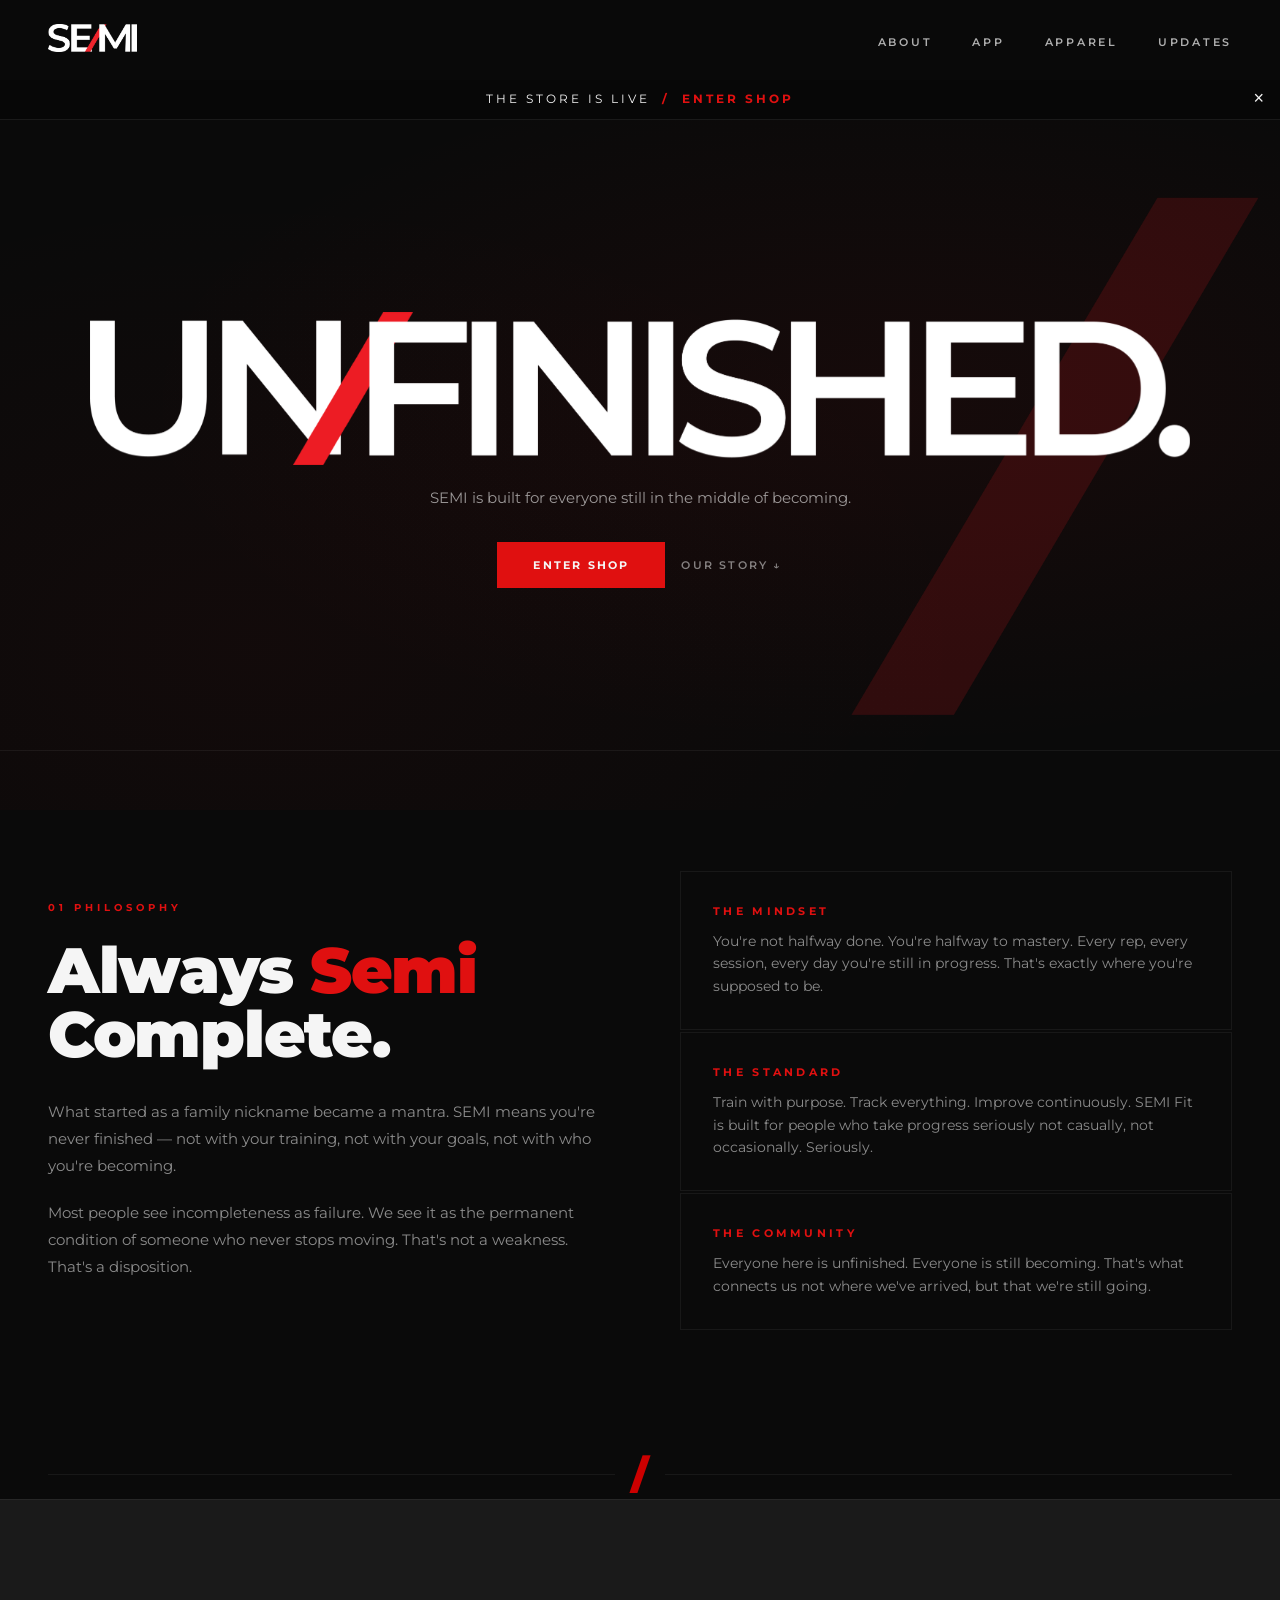
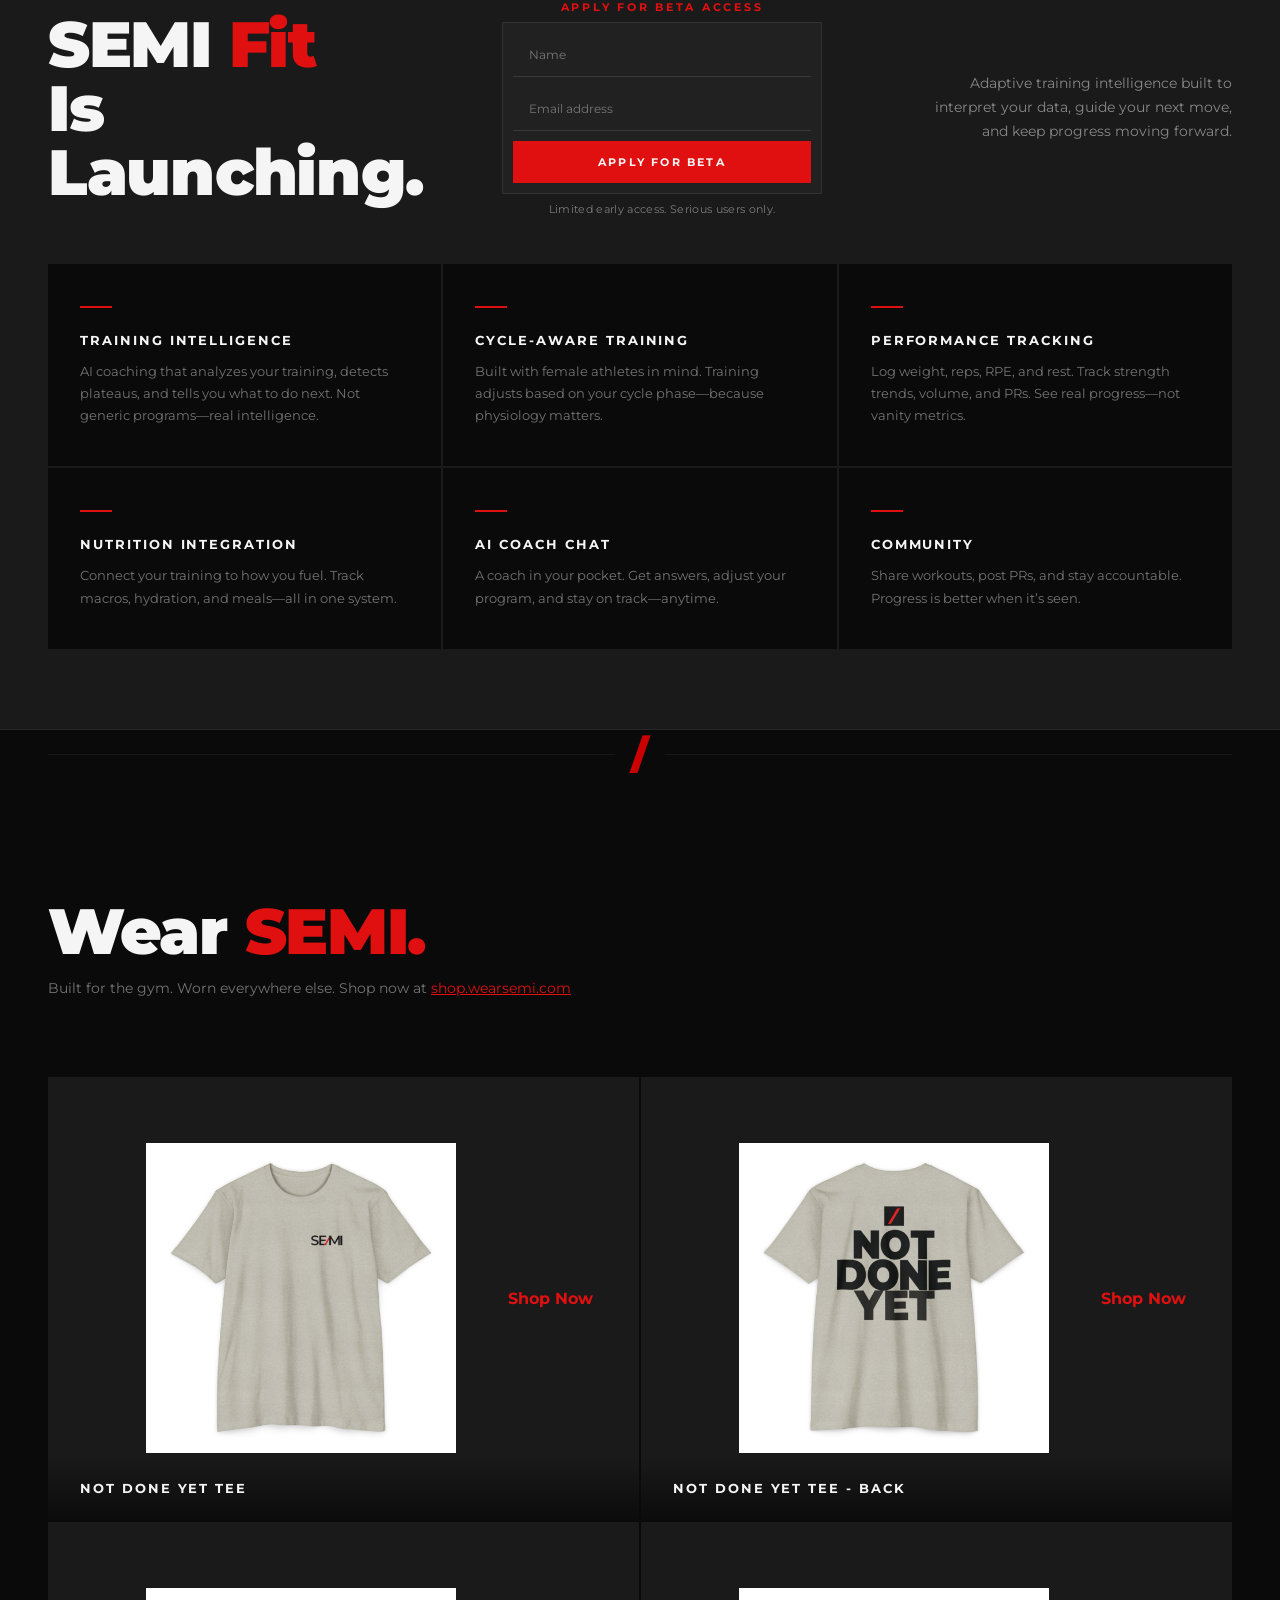
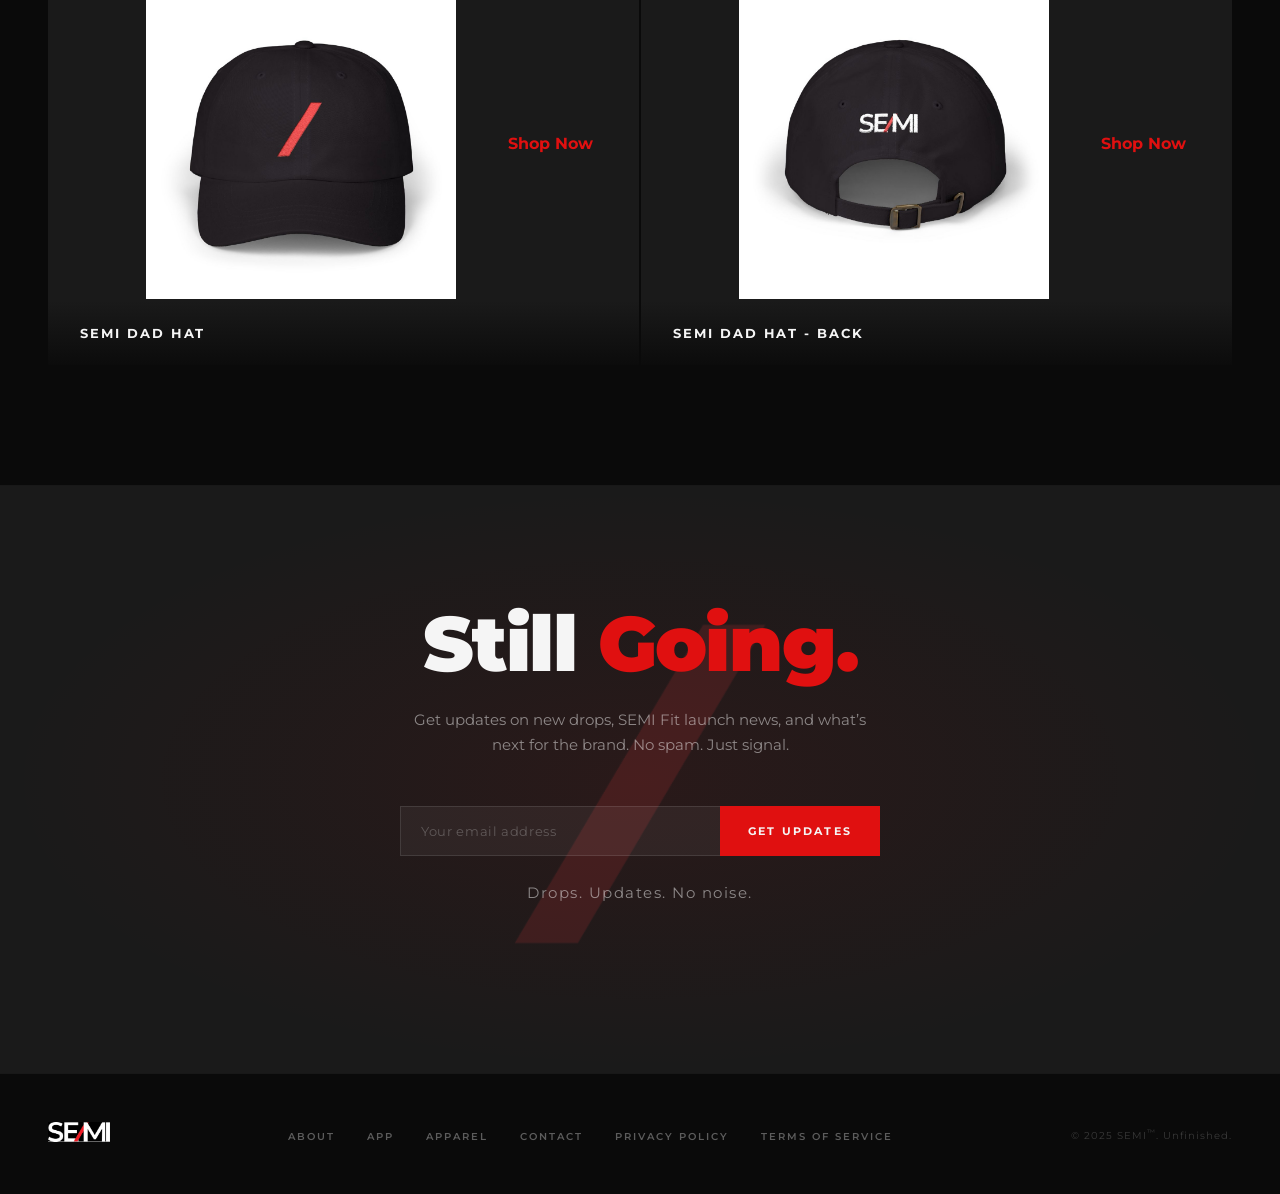
==== commit a438a67c: "Update index.html" ====
--- a/index.html
+++ b/index.html
@@ -3,7 +3,7 @@
 <head>
 <meta charset="UTF-8">
 <meta name="viewport" content="width=device-width, initial-scale=1.0">
-<title>SEMI™ Unfinished</title>
+<title>SEMI.</title>
 <link rel="icon" type="image/png" href="[data-uri]">
 <link href="https://fonts.googleapis.com/css2?family=Montserrat:wght@400;600;700;800;900&display=swap" rel="stylesheet">
 
@@ -21,7 +21,7 @@
     <li><a href="#about">About</a></li>
     <li><a href="#app">App</a></li>
     <li><a href="#apparel">Apparel</a></li>
-    <li><a href="#waitlist">Join Waitlist</a></li>
+    <li><a href="#waitlist">Updates</a></li>
   </ul>
   <button class="hamburger" onclick="toggleMenu()">
     <span></span>
--- a/style.css
+++ b/style.css
@@ -311,7 +311,7 @@
 
 /* ── APP ── */
 .app-section {
-  padding: 120px 48px;
+  padding: 100px 48px 80px;
   background: var(--gray);
   border-top: 1px solid rgba(255,255,255,0.06);
   border-bottom: 1px solid rgba(255,255,255,0.06);
@@ -462,7 +462,7 @@
   display: grid;
   grid-template-columns: repeat(3, 1fr);
   gap: 2px;
-  margin-top: 80px;
+  margin-top: 48px;
 }
 
 .feature {
